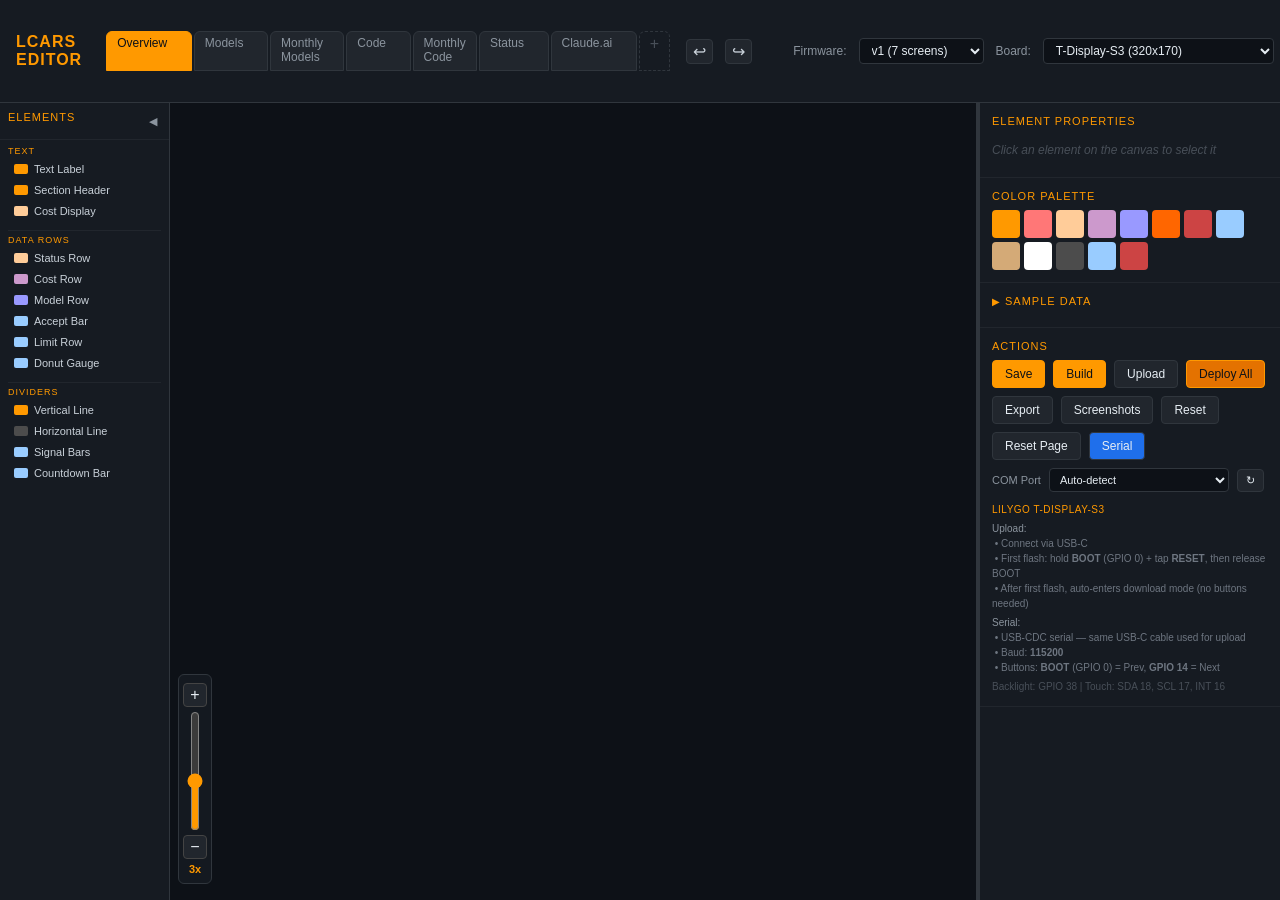
==== designer/index.html @ 69c5a551 "Add preview image for firmware version 1.8, page 8" ====
<!DOCTYPE html>
<html lang="en">
<head>
<meta charset="UTF-8">
<meta name="viewport" content="width=device-width, initial-scale=1.0">
<title>LCARS Dashboard Editor</title>
<style>
@font-face {
    font-family: 'Antonio';
    src: url('./Antonio.ttf') format('truetype');
    font-weight: normal;
    font-style: normal;
}

* { margin: 0; padding: 0; box-sizing: border-box; }

body {
    font-family: -apple-system, BlinkMacSystemFont, 'Segoe UI', Roboto, sans-serif;
    background: #0d1117;
    color: #e6edf3;
    height: 100vh;
    display: flex;
    flex-direction: column;
    overflow: hidden;
    user-select: none;
}

/* Top bar */
.topbar {
    display: flex;
    align-items: center;
    padding: 8px 16px;
    background: #161b22;
    border-bottom: 1px solid #30363d;
    gap: 8px;
    flex-shrink: 0;
}

.topbar h1 {
    font-size: 16px;
    color: #FF9900;
    font-family: 'Antonio', sans-serif;
    letter-spacing: 1px;
    margin-right: 16px;
}

/* Screen tabs */
.tabs {
    display: flex;
    gap: 2px;
}

.tab {
    padding: 4px 10px;
    background: #21262d;
    border: 1px solid #30363d;
    border-radius: 6px 6px 0 0;
    color: #8b949e;
    position: relative;
    cursor: pointer;
    font-size: 12px;
    font-weight: 500;
    transition: all 0.15s;
}

.tab:hover { background: #30363d; color: #e6edf3; }
.tab.active { background: #FF9900; color: #0d1117; border-color: #FF9900; }
.tab.drag-over { border-left: 3px solid #FF9900; }
.tab .tab-close {
    margin-left: 6px; opacity: 0; font-size: 13px; cursor: pointer; vertical-align: middle;
}
.tab:hover .tab-close { opacity: 0.6; }
.tab .tab-close:hover { opacity: 1; color: #f85149; }
.tab-add {
    padding: 4px 10px;
    background: #161b22;
    border: 1px dashed #30363d;
    border-radius: 6px 6px 0 0;
    color: #484f58;
    cursor: pointer;
    font-size: 16px;
    line-height: 1;
}
.tab-add:hover { background: #21262d; color: #8b949e; border-color: #484f58; }

.spacer { flex: 1; }

/* Controls */
.controls {
    display: flex;
    align-items: center;
    gap: 12px;
    font-size: 12px;
}

.controls label { color: #8b949e; }

.controls select, .controls input[type="number"] {
    background: #0d1117;
    border: 1px solid #30363d;
    color: #e6edf3;
    padding: 4px 8px;
    border-radius: 4px;
    font-size: 12px;
}

/* Main layout */
.main {
    display: flex;
    flex: 1;
    overflow: hidden;
}

/* Canvas area */
.canvas-area {
    flex: 1;
    overflow: scroll;
    scrollbar-width: none;       /* Firefox */
    -ms-overflow-style: none;    /* IE/Edge */
    position: relative;
    background: #0d1117;
    display: flex;
    flex-direction: column;
    align-items: center;
    padding: 60px 80px;
    opacity: 0;
    transition: opacity 0.3s ease;
}
.canvas-area.ready { opacity: 1; }
.canvas-area::-webkit-scrollbar { display: none; }
.canvas-area.panning { cursor: grabbing; }

.zoom-ruler {
    position: fixed;
    bottom: 16px;
    z-index: 100;
    display: flex;
    flex-direction: column;
    align-items: center;
    background: rgba(22, 27, 34, 0.9);
    border: 1px solid #30363d;
    border-radius: 6px;
    padding: 8px 4px;
    gap: 4px;
}
.zoom-ruler button {
    width: 24px; height: 24px;
    border: 1px solid #444;
    border-radius: 4px;
    background: #21262d;
    color: #e6edf3;
    font-size: 16px;
    cursor: pointer;
    display: flex; align-items: center; justify-content: center;
    padding: 0;
}
.zoom-ruler button:hover { background: #30363d; }
.zoom-ruler input[type="range"] {
    writing-mode: vertical-lr;
    direction: rtl;
    width: 24px;
    height: 120px;
    accent-color: #FF9900;
    cursor: pointer;
}
.zoom-ruler .zoom-label {
    color: #FF9900;
    font-size: 11px;
    font-weight: bold;
    user-select: none;
}

.canvas-wrap {
    position: relative;
    border: 2px solid #30363d;
    border-radius: 4px;
    overflow: visible;
    image-rendering: pixelated;
}
.cross-label {
    position: absolute;
    font: 11px monospace;
    color: #f90;
    pointer-events: none;
    display: none;
    white-space: nowrap;
}
.cross-label-x { top: -16px; }
.cross-label-y { left: -28px; }

canvas {
    display: block;
    image-rendering: pixelated;
}

.coord-status {
    margin-top: 8px;
    font-size: 12px;
    color: #8b949e;
    font-family: monospace;
    height: 18px;
}

/* Output overlay */
.output-overlay {
    position: absolute;
    bottom: 0;
    left: 0;
    right: 0;
    background: #161b22ee;
    backdrop-filter: blur(8px);
    border-top: 1px solid #30363d;
    z-index: 50;
    display: flex;
    flex-direction: column;
    height: 220px;
}
.output-overlay.collapsed { height: 32px !important; overflow: hidden; }
.output-resizer {
    position: absolute;
    top: -3px;
    left: 0;
    right: 0;
    height: 6px;
    cursor: ns-resize;
    z-index: 51;
}
.output-resizer:hover, .output-resizer.active {
    background: #FF9900;
}
.output-header {
    display: flex;
    align-items: center;
    justify-content: space-between;
    padding: 4px 12px;
    flex-shrink: 0;
}
.output-tab {
    background: none;
    border: 1px solid transparent;
    color: #8b949e;
    font-size: 11px;
    padding: 2px 10px;
    border-radius: 3px;
    cursor: pointer;
    text-transform: uppercase;
    letter-spacing: 0.5px;
}
.output-tab:hover { color: #e6edf3; }
.output-tab.active { color: #FF9900; border-color: #FF9900; }
.output-tab.active-serial { color: #58a6ff; border-color: #58a6ff; }
.output-log {
    flex: 1;
    background: #0d111799;
    margin: 0 8px 6px 8px;
    padding: 8px;
    border-radius: 4px;
    font-size: 11px;
    overflow-y: auto;
    color: #8b949e;
    font-family: Consolas, Monaco, monospace;
    white-space: pre-wrap;
    user-select: text;
    cursor: text;
}

/* Left toolbox panel */
.toolbox {
    width: 170px;
    background: #161b22;
    border-right: 1px solid #30363d;
    flex-shrink: 0;
    display: flex;
    flex-direction: column;
    overflow: hidden;
    transition: width 0.2s;
}
.toolbox.collapsed { width: 28px; }
.toolbox-header {
    display: flex;
    align-items: center;
    justify-content: space-between;
    padding: 8px 8px;
    border-bottom: 1px solid #21262d;
    flex-shrink: 0;
}
.toolbox.collapsed .toolbox-header span { display: none; }
.toolbox-toggle {
    background: none;
    border: none;
    color: #8b949e;
    cursor: pointer;
    font-size: 11px;
    padding: 2px 4px;
}
.toolbox.collapsed .toolbox-toggle { transform: rotate(180deg); }
.toolbox-body {
    overflow-y: auto;
    flex: 1;
    padding: 2px 0;
}
.toolbox.collapsed .toolbox-body { display: none; }
.toolbox-group { padding: 4px 8px; }
.toolbox-group-title {
    font-size: 9px;
    text-transform: uppercase;
    letter-spacing: 1px;
    color: #FF9900;
    margin-bottom: 3px;
    padding-top: 4px;
    border-top: 1px solid #21262d;
}
.toolbox-group:first-child .toolbox-group-title { border-top: none; padding-top: 0; }
.toolbox-item {
    display: flex;
    align-items: center;
    gap: 6px;
    padding: 4px 6px;
    margin: 1px 0;
    border-radius: 3px;
    cursor: grab;
    font-size: 11px;
    color: #c9d1d9;
}
.toolbox-item:hover { background: #21262d; }
.toolbox-item:active { cursor: grabbing; background: #30363d; }
.toolbox-item .item-icon {
    width: 14px;
    height: 10px;
    border-radius: 2px;
    flex-shrink: 0;
}

/* Panel resizer */
.panel-resizer {
    width: 4px;
    cursor: col-resize;
    background: #30363d;
    flex-shrink: 0;
    transition: background 0.15s;
}
.panel-resizer:hover, .panel-resizer.active {
    background: #FF9900;
}

/* Right panel */
.panel {
    width: 300px;
    background: #161b22;
    overflow-y: auto;
    flex-shrink: 0;
}

.panel-section {
    padding: 12px;
    border-bottom: 1px solid #21262d;
}

.panel-title {
    font-size: 11px;
    text-transform: uppercase;
    letter-spacing: 1px;
    color: #FF9900;
    margin-bottom: 8px;
}

/* Properties */
.prop-grid {
    display: grid;
    grid-template-columns: 60px 1fr;
    gap: 4px 8px;
    align-items: center;
}

.prop-grid label {
    font-size: 11px;
    color: #8b949e;
}

.prop-grid input, .prop-grid select {
    background: #0d1117;
    border: 1px solid #30363d;
    color: #e6edf3;
    padding: 3px 6px;
    border-radius: 3px;
    font-size: 12px;
    width: 100%;
}

.prop-grid input:focus, .prop-grid select:focus {
    border-color: #FF9900;
    outline: none;
}

.no-selection {
    color: #484f58;
    font-size: 12px;
    font-style: italic;
    padding: 8px 0;
}

/* Color palette */
.color-palette {
    display: flex;
    flex-wrap: wrap;
    gap: 4px;
}

.color-swatch {
    width: 28px;
    height: 28px;
    border-radius: 4px;
    cursor: pointer;
    border: 2px solid transparent;
    transition: border-color 0.15s;
}

.color-swatch:hover { border-color: #e6edf3; }
.color-swatch.active { border-color: #FF9900; }

/* Sample data */
.data-grid {
    display: grid;
    grid-template-columns: 100px 1fr;
    gap: 4px 8px;
    align-items: center;
}

.data-grid label {
    font-size: 11px;
    color: #8b949e;
}

.data-grid input {
    background: #0d1117;
    border: 1px solid #30363d;
    color: #e6edf3;
    padding: 3px 6px;
    border-radius: 3px;
    font-size: 12px;
    width: 100%;
}

.data-grid input:focus {
    border-color: #FF9900;
    outline: none;
}

/* Buttons */
.btn {
    padding: 6px 12px;
    background: #21262d;
    border: 1px solid #30363d;
    color: #e6edf3;
    border-radius: 4px;
    cursor: pointer;
    font-size: 12px;
    transition: all 0.15s;
}

.btn:hover { background: #30363d; }
.btn-primary { background: #FF9900; color: #0d1117; border-color: #FF9900; }
.btn-primary:hover { background: #ffad33; }

/* Export modal */
.modal-overlay {
    display: none;
    position: fixed;
    top: 0; left: 0; right: 0; bottom: 0;
    background: rgba(0,0,0,0.7);
    z-index: 100;
    align-items: center;
    justify-content: center;
}

.modal-overlay.visible { display: flex; }

.modal {
    background: #161b22;
    border: 1px solid #30363d;
    border-radius: 8px;
    padding: 20px;
    max-width: 700px;
    max-height: 80vh;
    overflow-y: auto;
    width: 90%;
}

.modal h2 {
    color: #FF9900;
    font-size: 16px;
    margin-bottom: 12px;
}

.modal pre {
    background: #0d1117;
    padding: 12px;
    border-radius: 4px;
    font-size: 11px;
    overflow-x: auto;
    white-space: pre;
    color: #e6edf3;
    font-family: 'Consolas', 'Monaco', monospace;
}

.modal .btn { margin-top: 12px; }

/* Inline text editor overlay */
.inline-edit {
    position: absolute;
    background: #0d1117;
    border: 2px solid #FF9900;
    color: #e6edf3;
    font-family: 'Antonio', sans-serif;
    padding: 0 2px;
    outline: none;
    z-index: 50;
    min-width: 40px;
}
</style>
</head>
<body>

<!-- Top bar with tabs and controls -->
<div class="topbar">
    <h1>LCARS EDITOR</h1>
    <div class="tabs" id="tabs"></div>
    <div class="spacer"></div>
    <div class="controls">
        <button id="btnUndo" onclick="undo()" disabled title="Undo (Ctrl+Z)" style="font-size:16px; padding:2px 6px; background:#21262d; border:1px solid #30363d; color:#c9d1d9; border-radius:4px; cursor:pointer;">&#x21A9;</button>
        <button id="btnRedo" onclick="redo()" disabled title="Redo (Ctrl+Y)" style="font-size:16px; padding:2px 6px; background:#21262d; border:1px solid #30363d; color:#c9d1d9; border-radius:4px; cursor:pointer;">&#x21AA;</button>
        <span style="margin-right:8px; border-right:1px solid #555; padding-right:8px;"></span>
        <label>Firmware:</label>
        <select id="firmwareSelect">
            <option value="v1">v1 (7 screens)</option>
            <option value="v2">v2 (lcars-esp32)</option>
        </select>
        <label>Board:</label>
        <select id="boardSelect">
            <option value="tdisplay">T-Display-S3 (320x170)</option>
            <option value="waveshare">Waveshare 1.47 (320x172)</option>
            <option value="c6amoled">ESP32-C6 AMOLED 1.8" (448x368)</option>
        </select>
        <label>Zoom:</label>
        <select id="zoomSelect">
            <option value="1">1x</option>
            <option value="2">2x</option>
            <option value="3" selected>3x</option>
            <option value="4">4x</option>
            <option value="5">5x</option>
            <option value="6">6x</option>
        </select>
        <span style="margin-left:12px; border-left:1px solid #555; padding-left:12px;">
            <label><input type="checkbox" id="chkGrid" onchange="showGrid=this.checked; render()"> Grid</label>
            <label><input type="checkbox" id="chkSnap" checked onchange="snapToGrid=this.checked"> Snap</label>
            <label><input type="checkbox" id="chkCross" onchange="showCrosshair=this.checked; render()"> Crosshair</label>
            <label>Size:</label>
            <select id="gridSizeSelect" onchange="gridSize=+this.value; render()">
                <option value="2">2px</option>
                <option value="4" selected>4px</option>
                <option value="8">8px</option>
                <option value="10">10px</option>
                <option value="16">16px</option>
            </select>
        </span>
    </div>
</div>

<!-- Main layout -->
<div class="main">
    <!-- Left toolbox panel -->
    <div class="toolbox" id="toolbox">
        <div class="toolbox-header">
            <span class="panel-title" style="font-size:11px;">ELEMENTS</span>
            <button class="toolbox-toggle" id="toolboxToggle" onclick="toggleToolbox()" title="Collapse">&#x25C0;</button>
        </div>
        <div class="toolbox-body" id="toolboxBody"></div>
    </div>

    <!-- Canvas area -->
    <div class="canvas-area">
        <div class="canvas-wrap" id="canvasWrap">
            <canvas id="display"></canvas>
            <div id="crossLabelX" class="cross-label cross-label-x"></div>
            <div id="crossLabelY" class="cross-label cross-label-y"></div>
        </div>
        <div class="coord-status" id="coordStatus">Move mouse over canvas</div>

        <!-- Output overlay (build + serial) -->
        <div id="outputOverlay" class="output-overlay" style="display:none;">
            <div class="output-resizer" id="outputResizer"></div>
            <div class="output-header">
                <div style="display: flex; align-items: center; gap: 8px;">
                    <button class="output-tab active" id="tabBuild" onclick="switchOutputTab('build')">Build</button>
                    <button class="output-tab" id="tabSerial" onclick="switchOutputTab('serial')">Serial</button>
                    <span id="serialStatusDot" style="display:none; width:6px; height:6px; border-radius:50%; background:#3fb950;"></span>
                    <span id="serialStatusLabel" style="font-size:10px; color:#8b949e;"></span>
                </div>
                <div style="display: flex; gap: 4px; align-items: center;">
                    <select id="serialPortSelect" style="display:none; min-width:0; max-width:160px; background:#0d1117; border:1px solid #30363d; color:#e6edf3; padding:2px 4px; border-radius:4px; font-size:11px; overflow:hidden; text-overflow:ellipsis;">
                        <option value="">Select port...</option>
                    </select>
                    <button class="btn" id="btnSerialRefresh" onclick="refreshSerialPorts()" style="display:none; padding:2px 6px; font-size:11px;" title="Refresh ports">&#x21bb;</button>
                    <button class="btn" id="btnSerialToggle" onclick="toggleSerial()" style="display:none; padding:2px 8px; font-size:11px;">Connect</button>
                    <button class="btn" onclick="copyOutputLog()" style="padding:2px 8px; font-size:11px;" title="Copy log to clipboard">Copy</button>
                    <button class="btn" onclick="clearOutputLog()" style="padding:2px 8px; font-size:11px;">Clear</button>
                    <button class="btn" id="btnOutputExpand" onclick="toggleOutputExpand()" style="padding:2px 8px; font-size:11px;" title="Expand/Collapse">&#x2913;</button>
                    <button class="btn" onclick="closeOutput()" style="padding:2px 8px; font-size:11px;">&#x2715;</button>
                </div>
            </div>
            <pre id="buildLog" class="output-log"></pre>
            <pre id="serialLog" class="output-log" style="display:none;"></pre>
        </div>
    </div>

    <!-- Panel resizer -->
    <div class="panel-resizer" id="panelResizer"></div>

    <!-- Right panel -->
    <div class="panel" id="rightPanel">
        <!-- Properties -->
        <div class="panel-section">
            <div class="panel-title">Element Properties</div>
            <div id="propsContent">
                <div class="no-selection">Click an element on the canvas to select it</div>
            </div>
        </div>

        <!-- Color palette -->
        <div class="panel-section">
            <div class="panel-title">Color Palette</div>
            <div class="color-palette" id="colorPalette"></div>
        </div>

        <!-- Sample data -->
        <div class="panel-section">
            <div class="panel-title" style="cursor:pointer; user-select:none;" onclick="toggleSampleData()">
                <span id="sampleDataArrow" style="display:inline-block; transition:transform 0.2s; font-size:10px; margin-right:4px;">&#x25B6;</span>Sample Data
            </div>
            <div class="data-grid" id="dataPanel" style="display:none;"></div>
        </div>

        <!-- Actions -->
        <div class="panel-section">
            <div class="panel-title">Actions</div>
            <div style="display: flex; gap: 8px; flex-wrap: wrap; align-items: center;">
                <button class="btn btn-primary" id="btnSave" onclick="saveLayout()">Save</button>
                <button class="btn btn-primary" id="btnBuild" onclick="buildFirmware()">Build</button>
                <button class="btn" id="btnUpload" onclick="uploadFirmware()">Upload</button>
                <button class="btn btn-primary" id="btnDeploy" onclick="deployFirmware()" style="background:#e47200;">Deploy All</button>
                <button class="btn" onclick="exportCoordinates()">Export</button>
                <button class="btn" onclick="captureScreenshots()">Screenshots</button>
                <button class="btn" onclick="resetPositions()">Reset</button>
                <button class="btn" onclick="resetCurrentPage()" title="Reset current page to defaults">Reset Page</button>
                <button class="btn" onclick="openSerial()" style="background:#1f6feb;">Serial</button>
            </div>
            <div style="display: flex; gap: 8px; align-items: center; margin-top: 8px;">
                <label style="font-size: 11px; color: #8b949e; white-space: nowrap;">COM Port</label>
                <select id="comPortSelect" style="flex: 1; min-width: 0; max-width: 180px; background: #0d1117; border: 1px solid #30363d; color: #e6edf3; padding: 4px 6px; border-radius: 4px; font-size: 11px; overflow: hidden; text-overflow: ellipsis;">
                    <option value="">Auto-detect</option>
                </select>
                <button class="btn" onclick="refreshComPorts()" style="padding: 4px 8px; font-size: 11px;" title="Refresh COM ports">&#x21bb;</button>
            </div>
            <div id="deviceHelp" style="margin-top: 10px; font-size: 10px; color: #6e7681; line-height: 1.5; display: none;"></div>
        </div>

    </div>
</div>


<!-- Export modal -->
<div class="modal-overlay" id="exportModal">
    <div class="modal">
        <h2>Element Coordinates</h2>
        <pre id="exportContent"></pre>
        <div style="display: flex; gap: 8px;">
            <button class="btn btn-primary" onclick="copyExport()">Copy to Clipboard</button>
            <button class="btn" onclick="closeExportModal()">Close</button>
        </div>
    </div>
</div>

<script>
// ============================================================
// LCARS Constants (from colors.h and ui_widgets.h)
// ============================================================
const COLORS = {
    CLR_BG:          '#000000',
    CLR_AMBER:       '#FF9900',
    CLR_SALMON:      '#FF7777',
    CLR_PEACH:       '#FFCC99',
    CLR_LAVENDER:    '#CC99CC',
    CLR_BLUE:        '#9999FF',
    CLR_ORANGE:      '#FF6600',
    CLR_RED:         '#CC4444',
    CLR_SKY:         '#99CCFF',
    CLR_TAN:         '#D4AA77',
    CLR_TEXT_BRIGHT: '#FFFFFF',
    CLR_TEXT_DIM:    '#4C4C4C',
    CLR_BAR_BG:     '#1A1A1A',
    CLR_STATUS_OK:   '#99CCFF',
    CLR_STATUS_ERR:  '#CC4444'
};

const BOARDS = {
    tdisplay:  { name: 'T-Display-S3', w: 320, h: 170 },
    waveshare: { name: 'Waveshare 1.47', w: 320, h: 172 },
    c6amoled:  { name: 'ESP32-C6 AMOLED 1.8"', w: 448, h: 368 }
};

let SCR_W = 320, SCR_H = 170;
let activeFirmware = 'v1';  // 'v1' or 'v2'
const SIDEBAR_W = 34;
let ELBOW_R = 14, TOPBAR_H = 18, BOTBAR_H = 16, BAR_GAP = 3;
let CONTENT_X, CONTENT_Y, CONTENT_W, CONTENT_H;

// Frame constants per firmware version
const FRAME_PARAMS = {
    v1: { elbowR: 14, contentPadX: 4, contentPadY: 12, contentPadBottom: 4 },
    v2: { elbowR: 16, contentPadX: 4, contentPadY: 4,  contentPadBottom: 6 }
};

function recalcLayout() {
    const fp = FRAME_PARAMS[activeFirmware];
    ELBOW_R = fp.elbowR;
    CONTENT_X = SIDEBAR_W + ELBOW_R + fp.contentPadX;
    CONTENT_Y = TOPBAR_H + fp.contentPadY;
    CONTENT_W = SCR_W - CONTENT_X - 2;
    CONTENT_H = SCR_H - TOPBAR_H - BOTBAR_H - fp.contentPadBottom;
}
recalcLayout();

// Font sizes
// Font pixel sizes (must match Antonio.ttf VLW fontSize used by TFT_eSPI)
const FONTS = { builtin: 8, sm: 12, '14': 14, '16': 16, md: 18, '20': 20, '22': 22, '24': 24, '26': 26, lg: 28, xl: 36 };
// TFT_eSPI yAdvance (maxAscent + maxDescent) — actual rendered cell height on device
const FONT_HEIGHT = { builtin: 8, sm: 15, '14': 17, '16': 19, md: 22, '20': 24, '22': 26, '24': 29, '26': 31, lg: 33, xl: 43 };

// VLW font atlas (loaded from font_atlas.json for pixel-perfect rendering)
let fontAtlas = null;  // { "12": { maxAscent, maxDescent, yAdvance, glyphs: { "A": { w, h, xAdv, dY, dX, bmp } } } }

// Line heights
const H_SM = 16, H_MD = 24, H_LG = 34, H_XL = 44, H_TOK = 25;

// ============================================================
// State
// ============================================================
let currentScreen = 0;
let zoom = 3;
let selectedIdx = -1;
let dragging = false;
let dragOffsetX = 0, dragOffsetY = 0;
let resizing = null; // null or { handle: 'start'|'end', axis: 'x'|'y' }
let fontLoaded = false;
let showGrid = false;
let snapToGrid = true;
let gridSize = 4;
let showCrosshair = false;
let mouseLogicalX = -1, mouseLogicalY = -1;

// Undo / Redo
let undoStack = [];
let redoStack = [];
const MAX_UNDO = 50;

function cloneElements(arr) {
    return arr.map(screen => screen.map(el => {
        const copy = {};
        for (const k of Object.keys(el)) {
            if (k !== '_bbox') copy[k] = typeof el[k] === 'object' && el[k] !== null ? JSON.parse(JSON.stringify(el[k])) : el[k];
        }
        return copy;
    }));
}

function snapshotState() {
    return JSON.stringify({
        screen: cloneElements(screenElements),
        custom: cloneElements(customElements),
        deleted: [...deletedElementIds],
        names: [...SCREEN_NAMES],
        titles: [...SCREEN_TITLES]
    });
}

function pushUndo() {
    undoStack.push(snapshotState());
    if (undoStack.length > MAX_UNDO) undoStack.shift();
    redoStack = [];
    updateUndoButtons();
}

function restoreSnapshot(json) {
    const data = JSON.parse(json);
    // Support new format {screen, custom} and old format (plain array)
    const screenData = data.screen || data;
    const customData = data.custom;

    // Restore deleted element IDs
    deletedElementIds = new Set(data.deleted || []);

    if (Array.isArray(screenData)) {
        screenData.forEach((screen, si) => {
            if (!screenElements[si]) return;
            // Match length — restore positions of generated elements
            screen.forEach((saved, ei) => {
                if (!screenElements[si][ei]) return;
                for (const k of Object.keys(saved)) {
                    screenElements[si][ei][k] = saved[k];
                }
            });
        });
    }

    if (customData) {
        customData.forEach((screen, si) => {
            customElements[si] = screen;
        });
    }

    // Restore screen names/titles if present (for undo of add/delete/reorder)
    if (data.names && data.titles) {
        SCREEN_NAMES = data.names;
        SCREEN_TITLES = data.titles;
        // Resize arrays to match
        screenElements.length = SCREEN_NAMES.length;
        customElements.length = SCREEN_NAMES.length;
        if (currentScreen >= SCREEN_NAMES.length) currentScreen = SCREEN_NAMES.length - 1;
        buildTabs();
    }
}

function undo() {
    if (undoStack.length === 0) return;
    redoStack.push(snapshotState());
    restoreSnapshot(undoStack.pop());
    render();
    updatePropsPanel();
    updateUndoButtons();
}

function redo() {
    if (redoStack.length === 0) return;
    undoStack.push(snapshotState());
    restoreSnapshot(redoStack.pop());
    render();
    updatePropsPanel();
    updateUndoButtons();
}

function updateUndoButtons() {
    const btnU = document.getElementById('btnUndo');
    const btnR = document.getElementById('btnRedo');
    if (btnU) btnU.disabled = undoStack.length === 0;
    if (btnR) btnR.disabled = redoStack.length === 0;
}

// Sample data (editable)
const sampleData = {
    todayCost: 0.00,
    monthCost: 51.27,
    inputTokens: 125000,
    outputTokens: 45200,
    cachedTokens: 89100,
    writeTokens: 12500,
    model1Name: 'opus-4', model1In: 250000, model1Out: 80000,
    model2Name: 'sonnet-4', model2In: 180000, model2Out: 60000,
    model3Name: 'haiku-3.5', model3In: 50000, model3Out: 20000,
    sessions: 12,
    linesAdded: 340,
    linesRemoved: 120,
    commits: 8,
    pullReqs: 3,
    estCost: 4.52,
    editAccepted: 85, editRejected: 15,
    writeAccepted: 70, writeRejected: 30,
    userEmail: 'user@exam...',
    userCost: 4.52,
    wifiStatus: 'CONNECTED',
    ipAddress: '192.168.1.36',
    signalDbm: -58,
    apiStatus: 'OK',
    fetchedAgo: '2m ago',
    heapKB: 201,
    psramKB: 8068,
    uptimeH: 0, uptimeM: 8,
    fwVersion: 'LCARS v2.0',
    countdown: 285,
    // Claude.ai subscription sample data
    cai5hPct: 58, cai5hResetMins: 142,     // 2h 22m until reset
    cai7dPct: 45, cai7dResetMins: 10080,   // 7d 0h until reset
    caiOpusPct: 63, caiOpusReset: 'Dec 28 3AM',
    caiSonnetPct: 38, caiSonnetReset: 'Dec 28 8PM',
    caiExtraUsed: 33, caiExtraLimit: 50
};

// ============================================================
// Screen Definitions
// ============================================================
// Per-firmware screen definitions
const FW_SCREENS = {
    v1: {
        names: ['Overview', 'Models', 'Monthly Models', 'Code', 'Monthly Code', 'Status', 'Claude.ai'],
        titles: ['USAGE OVERVIEW', 'TODAY MODEL ANALYSIS', 'MONTHLY MODELS', 'TODAY CODE ANALYTICS', 'MONTHLY CODE', 'SYSTEM STATUS', 'CLAUDE.AI USAGE'],
        builders: {
            'Overview':        (CX, CY, CW, CH) => buildOverview(CX, CY, CW, CH),
            'Models':          (CX, CY, CW, CH) => buildModels(CX, CY, CW, CH, false),
            'Monthly Models':  (CX, CY, CW, CH) => buildModels(CX, CY, CW, CH, true),
            'Code':            (CX, CY, CW, CH) => buildCode(CX, CY, CW, CH, false),
            'Monthly Code':    (CX, CY, CW, CH) => buildCode(CX, CY, CW, CH, true),
            'Status':          (CX, CY, CW, CH) => buildStatus(CX, CY, CW, CH),
            'Claude.ai':       (CX, CY, CW, CH) => buildClaudeAi(CX, CY, CW, CH),
        }
    },
    v2: {
        names: ['Claude.ai', 'Status', 'Setup'],
        titles: ['CLAUDE.AI USAGE', 'SYSTEM STATUS', ''],
        builders: {
            'Claude.ai':  (CX, CY, CW, CH) => buildClaudeAiV2(CX, CY, CW, CH),
            'Status':     (CX, CY, CW, CH) => buildStatusV2(CX, CY, CW, CH),
            'Setup':      (CX, CY, CW, CH) => buildSetupV2(CX, CY, CW, CH),
        }
    }
};

let SCREEN_NAMES = [...FW_SCREENS.v1.names];
let SCREEN_TITLES = [...FW_SCREENS.v1.titles];
let SCREEN_BUILDERS = FW_SCREENS.v1.builders;

// Screen title position (in the top bar)
let TITLE_X = SIDEBAR_W + ELBOW_R + 4;
const TITLE_Y = 1;

function makeScreenTitle(title, idx) {
    return { type: 'screenTitle', x: TITLE_X, y: TITLE_Y, text: title, font: 'md', color: 'CLR_AMBER', datum: 'ML', id: `screen_title_${idx}` };
}

// Frame chrome elements (appear on every screen, draggable/editable)
function buildFrameElements() {
    const BH = BOTBAR_H, SW = SIDEBAR_W, R = ELBOW_R, TH = TOPBAR_H;
    const barY = 1, barH = TH - 2;
    const bbarX = SW + R + 4;
    const bbarY = SCR_H - BH + 1;
    const bbarH = BH - 2;
    const sigX = SCR_W - 120 - 4;

    return [
        // Top bar right: "CLAUDE.AI" branding on the peach pill-bar
        { type: 'claudeText', x: SCR_W - 6, y: barY + Math.floor(barH / 2) - 1, text: 'CLAUDE.AI', color: 'CLR_BG', font: '14', id: 'frame_claude' },
        // Bottom bar
        { type: 'pageChip', x: bbarX, y: bbarY, w: 28, h: bbarH, color: 'CLR_PEACH', id: 'frame_page' },
        { type: 'signalLabel', x: sigX - 24, y: bbarY + Math.floor(bbarH / 2), text: 'SIGNAL', color: 'CLR_TEXT_DIM', font: 'builtin', id: 'frame_signal_text' },
        { type: 'frameSignalBars', x: sigX - 20, y: bbarY + 1, id: 'frame_signal_bars' },
        { type: 'countdownPill', x: SCR_W - 120, y: bbarY, w: 120, h: bbarH, color: 'CLR_AMBER', id: 'frame_countdown' },
    ];
}

// Build screen elements dynamically from sample data
function buildScreenElements() {
    const CX = CONTENT_X, CY = CONTENT_Y, CW = CONTENT_W, CH = CONTENT_H;
    const screens = [];
    // Frame chrome (CLAUDE text, signal bars, countdown, page chip)
    // v1: always shown. v2: shown on Claude.ai screen (screen draws chrome on bars)
    const frame = buildFrameElements();

    for (let i = 0; i < SCREEN_NAMES.length; i++) {
        const builder = SCREEN_BUILDERS[SCREEN_NAMES[i]];
        const content = builder ? builder(CX, CY, CW, CH) : [];
        const title = SCREEN_TITLES[i] ? makeScreenTitle(SCREEN_TITLES[i], i) : null;
        const els = title ? [title, ...content] : [...content];
        // v2 Setup screen has no frame (wantsFrame=false)
        const isFrameless = activeFirmware === 'v2' && SCREEN_NAMES[i] === 'Setup';
        if (!isFrameless) {
            els.push(...frame.map(e => ({...e})));
        }
        screens.push(els);
    }

    return screens;
}

function buildOverview(CX, CY, CW, CH) {
    const d = sampleData;
    const elements = [];
    let y = CY - 4;

    // Left: Cost
    elements.push({ type: 'text', x: CX, y, text: 'TODAY', font: 'sm', color: 'CLR_AMBER', datum: 'TL', id: 'lbl_today' });
    y += H_SM - 4;
    elements.push({ type: 'cost', x: CX, y, value: d.todayCost, font: 'xl', color: 'CLR_PEACH', id: 'cost_today' });
    y += H_XL + 6;
    elements.push({ type: 'text', x: CX, y, text: 'THIS MONTH', font: 'sm', color: 'CLR_AMBER', datum: 'TL', id: 'lbl_month' });
    y += H_SM;
    elements.push({ type: 'cost', x: CX, y, value: d.monthCost, font: 'lg', color: 'CLR_SKY', id: 'cost_month' });

    // Divider
    const divX = CX + Math.floor(CW / 2) - 4;
    elements.push({ type: 'vline', x: divX, y: CY, h: CH, color: 'CLR_AMBER', id: 'div_main' });

    // Right: Cost breakdown bars
    const tokX = divX + 8;
    const tokW = CW - (tokX - CX) - 2;
    y = CY - 4;
    elements.push({ type: 'text', x: tokX, y, text: 'COST BREAKDOWN', font: 'sm', color: 'CLR_AMBER', datum: 'TL', id: 'lbl_breakdown' });
    y += H_SM + 2;

    const models = [
        { name: d.model1Name, cost: d.estCost * 0.6, color: 'CLR_AMBER' },
        { name: d.model2Name, cost: d.estCost * 0.3, color: 'CLR_LAVENDER' },
        { name: d.model3Name, cost: d.estCost * 0.1, color: 'CLR_BLUE' }
    ];
    const maxCost = Math.max(...models.map(m => m.cost), 0.01);

    models.forEach((m, i) => {
        elements.push({ type: 'costRow', x: tokX, y, w: tokW, name: m.name, cost: m.cost, maxCost, color: m.color, id: `cost_model_${i}` });
        y += H_TOK;
    });

    return elements;
}

function buildModels(CX, CY, CW, CH, monthly) {
    const d = sampleData;
    const elements = [];
    const prefix = monthly ? 'mm_' : 'tm_';
    const multiplier = monthly ? 15 : 1;

    const models = [
        { name: d.model1Name, inp: d.model1In * multiplier, out: d.model1Out * multiplier, color: 'CLR_AMBER' },
        { name: d.model2Name, inp: d.model2In * multiplier, out: d.model2Out * multiplier, color: 'CLR_LAVENDER' },
        { name: d.model3Name, inp: d.model3In * multiplier, out: d.model3Out * multiplier, color: 'CLR_BLUE' }
    ];
    const maxTotal = Math.max(...models.map(m => m.inp + m.out));

    let y = CY - 4;
    models.forEach((m, i) => {
        elements.push({ type: 'modelRow', x: CX, y, w: CW, model: m, maxTotal, id: `${prefix}model_${i}` });
        y += H_SM + 8;
    });

    return elements;
}

function buildCode(CX, CY, CW, CH, monthly) {
    const d = sampleData;
    const elements = [];
    const prefix = monthly ? 'mc_' : 'tc_';
    const mult = monthly ? 4 : 1;

    const leftX = CX;
    const leftW = Math.floor(CW / 2) - 8;
    let y = CY - 4;

    // Sessions
    elements.push({ type: 'sectionHeader', x: leftX, y, text: 'SESSIONS', color: 'CLR_AMBER', id: `${prefix}sec_sessions` });
    elements.push({ type: 'text', x: leftX + leftW, y, text: String(d.sessions * mult), font: 'md', color: 'CLR_TEXT_BRIGHT', datum: 'TR', id: `${prefix}val_sessions` });
    y += H_MD;

    // Lines
    elements.push({ type: 'sectionHeader', x: leftX, y, text: 'LINES', color: 'CLR_AMBER', id: `${prefix}sec_lines` });
    y += H_SM;
    elements.push({ type: 'text', x: leftX + leftW, y, text: `+${d.linesAdded * mult} / -${d.linesRemoved * mult}`, font: 'sm', color: 'CLR_SKY', datum: 'TR', id: `${prefix}val_lines` });
    y += H_SM + 2;

    // Commits
    elements.push({ type: 'statusRow', x: leftX, y, w: leftW, label: 'COMMITS', value: String(d.commits * mult), color: 'CLR_PEACH', id: `${prefix}row_commits` });
    y += H_SM + 2;

    // PRs
    elements.push({ type: 'statusRow', x: leftX, y, w: leftW, label: 'PULL REQS', value: String(d.pullReqs * mult), color: 'CLR_PEACH', id: `${prefix}row_prs` });
    y += H_SM + 2;

    // Cost
    elements.push({ type: 'text', x: leftX, y, text: 'EST. COST', font: 'sm', color: 'CLR_AMBER', datum: 'TL', id: `${prefix}lbl_cost` });
    elements.push({ type: 'text', x: leftX + leftW, y, text: `$${(d.estCost * mult).toFixed(2)}`, font: 'sm', color: 'CLR_SKY', datum: 'TR', id: `${prefix}val_cost` });

    // Divider
    const divX = CX + Math.floor(CW / 2) - 2;
    elements.push({ type: 'vline', x: divX, y: CY, h: CH, color: 'CLR_AMBER', id: `${prefix}div` });

    // Right column
    const rightX = divX + 6;
    const rightW = CW - (rightX - CX) - 2;
    let ry = CY - 4;

    elements.push({ type: 'sectionHeader', x: rightX, y: ry, text: 'TOOL ACCEPTANCE', color: 'CLR_AMBER', id: `${prefix}sec_accept` });
    ry += H_SM + 2;

    elements.push({ type: 'acceptBar', x: rightX, y: ry, w: rightW, label: 'EDIT', accepted: d.editAccepted, rejected: d.editRejected, color: 'CLR_SKY', id: `${prefix}bar_edit` });
    ry += H_SM + 2;

    elements.push({ type: 'acceptBar', x: rightX, y: ry, w: rightW, label: 'WRITE', accepted: d.writeAccepted, rejected: d.writeRejected, color: 'CLR_LAVENDER', id: `${prefix}bar_write` });
    ry += H_SM + 4;

    elements.push({ type: 'hline', x: rightX, y: ry, w: rightW, color: 'CLR_TEXT_DIM', id: `${prefix}hline` });
    ry += 16;

    elements.push({ type: 'sectionHeader', x: rightX, y: ry, text: 'USERS', color: 'CLR_AMBER', id: `${prefix}sec_users` });
    ry += H_SM + 2;

    elements.push({ type: 'statusRow', x: rightX, y: ry, w: rightW, label: d.userEmail, value: `$${(d.userCost * mult).toFixed(2)}`, color: 'CLR_PEACH', id: `${prefix}row_user` });

    return elements;
}

function buildStatus(CX, CY, CW, CH) {
    const d = sampleData;
    const elements = [];

    const leftX = CX;
    const leftW = Math.floor(CW / 2) - 8;
    let y = CY - 4;

    // Network section
    elements.push({ type: 'sectionHeader', x: leftX, y, text: 'NETWORK', color: 'CLR_AMBER', id: 'st_sec_net' });
    y += H_SM;
    elements.push({ type: 'statusRow', x: leftX, y, w: leftW, label: 'WiFi', value: d.wifiStatus, color: d.wifiStatus === 'CONNECTED' ? 'CLR_STATUS_OK' : 'CLR_STATUS_ERR', id: 'st_wifi' });
    y += H_SM;
    elements.push({ type: 'statusRow', x: leftX, y, w: leftW, label: 'IP', value: d.ipAddress, color: 'CLR_PEACH', id: 'st_ip' });
    y += H_SM;
    elements.push({ type: 'statusRow', x: leftX, y, w: leftW - 22, label: 'Signal', value: `${d.signalDbm} dBm`, color: 'CLR_PEACH', id: 'st_signal' });
    elements.push({ type: 'signalBars', x: leftX + leftW - 18, y: y + 1, rssi: d.signalDbm, id: 'st_bars' });
    y += H_SM + 6;

    // API section
    elements.push({ type: 'sectionHeader', x: leftX, y, text: 'API', color: 'CLR_LAVENDER', id: 'st_sec_api' });
    y += H_SM;
    const apiClr = d.apiStatus === 'OK' ? 'CLR_STATUS_OK' : 'CLR_STATUS_ERR';
    elements.push({ type: 'statusRow', x: leftX, y, w: leftW, label: 'Status', value: d.apiStatus, color: apiClr, id: 'st_api' });
    y += H_SM;
    elements.push({ type: 'statusRow', x: leftX, y, w: leftW, label: 'Fetched', value: d.fetchedAgo, color: 'CLR_PEACH', id: 'st_fetched' });

    // Divider
    const divX = CX + Math.floor(CW / 2) - 2;
    elements.push({ type: 'vline', x: divX, y: CY, h: CH, color: 'CLR_AMBER', id: 'st_div' });

    // Right column
    const rightX = divX + 6;
    const rightW = CW - (rightX - CX) - 2;
    let ry = CY - 4;

    elements.push({ type: 'sectionHeader', x: rightX, y: ry, text: 'SYSTEM', color: 'CLR_BLUE', id: 'st_sec_sys' });
    ry += H_SM;
    elements.push({ type: 'statusRow', x: rightX, y: ry, w: rightW, label: 'Heap', value: `${d.heapKB} KB`, color: 'CLR_PEACH', id: 'st_heap' });
    ry += H_SM;
    elements.push({ type: 'statusRow', x: rightX, y: ry, w: rightW, label: 'PSRAM', value: `${d.psramKB} KB`, color: 'CLR_PEACH', id: 'st_psram' });
    ry += H_SM;
    elements.push({ type: 'statusRow', x: rightX, y: ry, w: rightW, label: 'Uptime', value: `${d.uptimeH}h ${d.uptimeM}m`, color: 'CLR_PEACH', id: 'st_uptime' });
    ry += H_SM + 6;

    elements.push({ type: 'sectionHeader', x: rightX, y: ry, text: 'FIRMWARE', color: 'CLR_SALMON', id: 'st_sec_fw' });
    ry += H_SM;
    elements.push({ type: 'text', x: rightX, y: ry, text: d.fwVersion, font: 'sm', color: 'CLR_TEXT_DIM', datum: 'TL', id: 'st_fw_ver' });
    ry += H_SM;

    const boardName = document.getElementById('boardSelect').value === 'waveshare' ? 'Waveshare 1.47' : 'T-Display-S3';
    elements.push({ type: 'text', x: rightX, y: ry, text: boardName, font: 'sm', color: 'CLR_TEXT_DIM', datum: 'TL', id: 'st_board' });

    return elements;
}

function formatCountdown(mins) {
    if (mins <= 0) return '0:00';
    const d = Math.floor(mins / 1440);
    const h = Math.floor((mins % 1440) / 60);
    const m = mins % 60;
    if (d > 0) return `${d}d ${h}h${m}m`;
    if (h > 0) return `${h}:${String(m).padStart(2,'0')}:00`;
    return `${m}:00`;
}

function buildClaudeAi(CX, CY, CW, CH) {
    const d = sampleData;
    const elements = [];

    const gaugeR = 38;
    const leftCx = CX + gaugeR + 4;
    const rightCx = CX + CW - gaugeR - 4;
    const gaugeCy = CY + gaugeR - 4;
    const barW = 6;
    const barGap = 4;

    // Donut gauges (arc + center percentage only)
    elements.push({ type: 'donutGauge', x: leftCx, y: gaugeCy, r: gaugeR, thickness: 7, pct: d.cai5hPct, color: 'CLR_SKY', pctFont: 'md', pctColor: 'CLR_TEXT_BRIGHT', id: 'cai_5h' });
    elements.push({ type: 'donutGauge', x: rightCx, y: gaugeCy, r: gaugeR, thickness: 7, pct: d.cai7dPct, color: 'CLR_LAVENDER', pctFont: 'md', pctColor: 'CLR_TEXT_BRIGHT', id: 'cai_7d' });

    // Countdown labels (separate text elements below each donut)
    elements.push({ type: 'text', x: leftCx, y: gaugeCy + gaugeR + 4, text: formatCountdown(d.cai5hResetMins), font: 'sm', color: 'CLR_SKY', datum: 'TC', id: 'cai_5h_label' });
    elements.push({ type: 'text', x: rightCx, y: gaugeCy + gaugeR + 4, text: formatCountdown(d.cai7dResetMins), font: 'sm', color: 'CLR_LAVENDER', datum: 'TC', id: 'cai_7d_label' });

    // Countdown bars (vertical, to the right of each donut)
    const barH = gaugeR * 2;
    elements.push({ type: 'countdownBar', x: leftCx + gaugeR + barGap, y: gaugeCy - gaugeR, w: barW, h: barH, pct: Math.min(1, d.cai5hResetMins / 300), color: 'CLR_SKY', id: 'cai_5h_cd' });
    elements.push({ type: 'countdownBar', x: rightCx + gaugeR + barGap, y: gaugeCy - gaugeR, w: barW, h: barH, pct: Math.min(1, d.cai7dResetMins / 10080), color: 'CLR_LAVENDER', id: 'cai_7d_cd' });

    // Bars below donuts
    let barY = gaugeCy + gaugeR + 20;
    elements.push({ type: 'limitRow', x: CX, y: barY, w: CW, label: 'OPUS', pct: d.caiOpusPct, reset: '', color: 'CLR_AMBER', id: 'cai_opus' });
    barY += 22;
    elements.push({ type: 'limitRow', x: CX, y: barY, w: CW, label: 'SONNET', pct: d.caiSonnetPct, reset: '', color: 'CLR_BLUE', id: 'cai_sonnet' });
    barY += 22;
    elements.push({ type: 'limitRow', x: CX, y: barY, w: CW, label: `EXTRA $${d.caiExtraUsed}/$${d.caiExtraLimit}`, pct: d.caiExtraLimit > 0 ? Math.round(d.caiExtraUsed / d.caiExtraLimit * 100) : 0, reset: '', color: 'CLR_SALMON', id: 'cai_extra' });

    return elements;
}

// ============================================================
// V2 Screen Builders (match firmware-v2 onDraw() layout)
// ============================================================
function buildClaudeAiV2(CX, CY, CW, CH) {
    const d = sampleData;
    const elements = [];

    // Matches claudeai_screen.cpp::onDraw() — v1-style layout
    // Uses absolute coordinates matching firmware constants
    const gaugeR = 38;
    const thickness = 7;
    const clockY = CY + 2;          // Top of countdown clocks
    const gaugeCY = CY + 78;        // Gauge center Y (clock_h=28 + gap=12 + gaugeR=38)
    const barH = 120;               // Height of vertical bars and divider

    // ── LEFT: 5-hour ─────────────────────────
    const lCx = CX + gaugeR + 4;    // = ~96
    const pct5h = d.cai5hPct / 100;
    const color5h = pct5h > 0.8 ? 'CLR_RED' : pct5h > 0.5 ? 'CLR_AMBER' : 'CLR_SKY';

    // Countdown clock above gauge
    elements.push({ type: 'text', x: lCx, y: clockY, text: formatCountdown(d.cai5hResetMins), font: 'lg', color: 'CLR_TEXT_BRIGHT', datum: 'TC', id: 'v2_5h_clock' });

    // Donut gauge
    elements.push({ type: 'donutGauge', x: lCx, y: gaugeCY, r: gaugeR, thickness: thickness, pct: d.cai5hPct, color: color5h, pctFont: 'md', pctColor: 'CLR_TEXT_BRIGHT', id: 'v2_cai_5h' });

    // Vertical countdown bar (right of gauge)
    const lBarX = lCx + gaugeR + 6;  // = ~144
    const cdPct5h = Math.min(1, d.cai5hResetMins / 300);
    elements.push({ type: 'countdownBar', x: lBarX, y: clockY, w: 10, h: barH, pct: cdPct5h, color: color5h, id: 'v2_5h_bar' });

    // ── Vertical divider ─────────────────────
    const divX = CX + Math.floor(CW / 2) - 1;
    elements.push({ type: 'vline', x: divX, y: clockY, h: barH, color: 'CLR_AMBER', id: 'v2_div' });

    // ── RIGHT: 7-day ─────────────────────────
    const halfW = Math.floor(CW / 2);
    const rCx = CX + halfW + gaugeR + 4;  // = ~244
    const pct7d = d.cai7dPct / 100;
    const color7d = pct7d > 0.8 ? 'CLR_RED' : pct7d > 0.5 ? 'CLR_AMBER' : 'CLR_LAVENDER';

    // Countdown clock
    elements.push({ type: 'text', x: rCx, y: clockY, text: formatCountdown(d.cai7dResetMins), font: 'lg', color: 'CLR_PEACH', datum: 'TC', id: 'v2_7d_clock' });

    // Donut gauge
    elements.push({ type: 'donutGauge', x: rCx, y: gaugeCY, r: gaugeR, thickness: thickness, pct: d.cai7dPct, color: color7d, pctFont: 'md', pctColor: 'CLR_TEXT_BRIGHT', id: 'v2_cai_7d' });

    // Vertical countdown bar
    const rBarX = rCx + gaugeR + 6;  // = ~292
    const cdPct7d = Math.min(1, d.cai7dResetMins / 10080);
    elements.push({ type: 'countdownBar', x: rBarX, y: clockY, w: 10, h: barH, pct: cdPct7d, color: color7d, id: 'v2_7d_bar' });

    return elements;
}

function buildStatusV2(CX, CY, CW, CH) {
    const d = sampleData;
    const elements = [];
    let y = CY;

    // Status rows (y += 15 each, matching status_screen.cpp)
    elements.push({ type: 'statusRow', x: CX, y: y, w: CW, label: 'WIFI', value: 'CONNECTED', color: 'CLR_STATUS_OK', valueColor: 'CLR_TEXT_DIM', id: 'v2_st_wifi' });
    y += 15;
    elements.push({ type: 'statusRow', x: CX, y: y, w: CW, label: 'SIGNAL', value: '-42 DBM', color: 'CLR_STATUS_OK', valueColor: 'CLR_TEXT_DIM', id: 'v2_st_rssi' });
    y += 15;
    elements.push({ type: 'statusRow', x: CX, y: y, w: CW, label: 'IP', value: '192.168.1.42', color: 'CLR_AMBER', valueColor: 'CLR_TEXT_DIM', id: 'v2_st_ip' });
    y += 15;
    elements.push({ type: 'statusRow', x: CX, y: y, w: CW, label: 'UPTIME', value: '2H 14M', color: 'CLR_AMBER', valueColor: 'CLR_TEXT_DIM', id: 'v2_st_uptime' });
    y += 15;
    elements.push({ type: 'statusRow', x: CX, y: y, w: CW, label: 'REFRESH IN', value: '247s', color: 'CLR_AMBER', valueColor: 'CLR_TEXT_DIM', id: 'v2_st_refresh' });
    y += 15;
    elements.push({ type: 'statusRow', x: CX, y: y, w: CW, label: 'FIRMWARE', value: 'v2.0.0', color: 'CLR_TEXT_DIM', valueColor: 'CLR_TEXT_DIM', id: 'v2_st_fw' });
    y += 17;

    // Separator + data cascade
    elements.push({ type: 'hline', x: CX, y: y, w: CW, thickness: 1, color: 'CLR_TEXT_DIM', id: 'v2_st_sep' });
    y += 3;
    const cascadeH = CY + CH - y;
    if (cascadeH > 8) {
        elements.push({ type: 'dataCascade', x: CX, y: y, w: CW, h: cascadeH, color: 'CLR_AMBER', id: 'v2_st_cascade' });
    }

    return elements;
}

function buildSetupV2(CX, CY, CW, CH) {
    // Setup screen is frameless (wantsFrame=false) — uses full screen
    // But in the designer we still position within content rect for preview
    const elements = [];
    const cx = Math.floor(CW / 2) + CX;
    let y = CY + 10;

    elements.push({ type: 'text', x: cx, y: y, text: 'CLAUDEGAUGE SETUP', font: 'md', color: 'CLR_AMBER', datum: 'TC', id: 'v2_setup_title' });
    y += 30;
    elements.push({ type: 'text', x: cx, y: y, text: 'CONNECT TO WIFI:', font: 'sm', color: 'CLR_SKY', datum: 'TC', id: 'v2_setup_instr' });
    y += 18;
    elements.push({ type: 'text', x: cx, y: y, text: 'ClaudeGauge-A1B2', font: 'lg', color: 'CLR_AMBER', datum: 'TC', id: 'v2_setup_ap' });
    y += 36;
    elements.push({ type: 'text', x: cx, y: y, text: 'THEN OPEN:', font: 'sm', color: 'CLR_SKY', datum: 'TC', id: 'v2_setup_open' });
    y += 18;
    elements.push({ type: 'text', x: cx, y: y, text: 'HTTP://192.168.4.1', font: 'md', color: 'CLR_AMBER', datum: 'TC', id: 'v2_setup_url' });

    return elements;
}

let screenElements = [];
let customElements = [[], [], [], [], [], [], []];
let deletedElementIds = new Set();  // track deleted generated element IDs per-screen: "screenIdx:elementId"
let nextCustomId = 1;

function getAllElements(idx) {
    return [...(screenElements[idx] || []), ...(customElements[idx] || [])];
}

function generateId(type) {
    return `custom_${type}_${nextCustomId++}`;
}

function rebuildScreens(preservePositions = false) {
    const oldScreens = preservePositions ? screenElements : null;
    screenElements = buildScreenElements();
    // Filter out elements that were explicitly deleted by the user (per-screen)
    if (deletedElementIds.size > 0) {
        for (let si = 0; si < screenElements.length; si++) {
            screenElements[si] = screenElements[si].filter(el => !el.id || !deletedElementIds.has(`${si}:${el.id}`));
        }
    }
    if (oldScreens) {
        // Merge saved positions/properties from old elements into new ones by ID
        for (let si = 0; si < screenElements.length; si++) {
            const oldEls = oldScreens[si] || [];
            const oldById = {};
            oldEls.forEach(e => { if (e.id) oldById[e.id] = e; });
            screenElements[si].forEach(el => {
                const old = oldById[el.id];
                if (old) {
                    // Copy all properties from old element (preserves any customizations)
                    for (const key of Object.keys(old)) {
                        el[key] = old[key];
                    }
                }
            });
        }
    }
}

// ============================================================
// Element Toolbox
// ============================================================
const TOOLBOX_GROUPS = [
    {
        name: 'Text',
        items: [
            { label: 'Text Label', type: 'text', icon: '#FF9900',
              create: (x, y) => ({ type: 'text', x, y, text: 'LABEL', font: 'sm', color: 'CLR_AMBER', datum: 'TL' }) },
            { label: 'Section Header', type: 'sectionHeader', icon: '#FF9900',
              create: (x, y) => ({ type: 'sectionHeader', x, y, text: 'SECTION', color: 'CLR_AMBER' }) },
            { label: 'Cost Display', type: 'cost', icon: '#FFCC99',
              create: (x, y) => ({ type: 'cost', x, y, value: 0.00, font: 'lg', color: 'CLR_PEACH' }) },
        ]
    },
    {
        name: 'Data Rows',
        items: [
            { label: 'Status Row', type: 'statusRow', icon: '#FFCC99',
              create: (x, y) => ({ type: 'statusRow', x, y, w: 120, label: 'Label', value: 'Value', color: 'CLR_PEACH' }) },
            { label: 'Cost Row', type: 'costRow', icon: '#CC99CC',
              create: (x, y) => ({ type: 'costRow', x, y, w: 120, name: 'model', cost: 1.00, maxCost: 5.00, color: 'CLR_LAVENDER' }) },
            { label: 'Model Row', type: 'modelRow', icon: '#9999FF',
              create: (x, y) => ({ type: 'modelRow', x, y, w: 200, model: { name: 'model', color: 'CLR_AMBER', inp: 100000, out: 50000 }, maxTotal: 200000 }) },
            { label: 'Accept Bar', type: 'acceptBar', icon: '#99CCFF',
              create: (x, y) => ({ type: 'acceptBar', x, y, w: 120, label: 'TOOL', accepted: 75, rejected: 25, color: 'CLR_SKY' }) },
            { label: 'Limit Row', type: 'limitRow', icon: '#99CCFF',
              create: (x, y) => ({ type: 'limitRow', x, y, w: 200, label: 'LIMIT', pct: 50, reset: '', color: 'CLR_SKY' }) },
            { label: 'Donut Gauge', type: 'donutGauge', icon: '#99CCFF',
              create: (x, y) => ({ type: 'donutGauge', x, y, r: 38, thickness: 7, pct: 66, label: 'GAUGE', color: 'CLR_SKY' }) },
        ]
    },
    {
        name: 'Dividers',
        items: [
            { label: 'Vertical Line', type: 'vline', icon: '#FF9900',
              create: (x, y) => ({ type: 'vline', x, y, h: 80, color: 'CLR_AMBER' }) },
            { label: 'Horizontal Line', type: 'hline', icon: '#4C4C4C',
              create: (x, y) => ({ type: 'hline', x, y, w: 80, color: 'CLR_TEXT_DIM' }) },
            { label: 'Signal Bars', type: 'signalBars', icon: '#99CCFF',
              create: (x, y) => ({ type: 'signalBars', x, y, rssi: -58 }) },
            { label: 'Countdown Bar', type: 'countdownBar', icon: '#99CCFF',
              create: (x, y) => ({ type: 'countdownBar', x, y, w: 6, h: 60, pct: 0.47, color: 'CLR_SKY' }) },
        ]
    }
];

function buildToolbox() {
    const body = document.getElementById('toolboxBody');
    body.innerHTML = '';
    TOOLBOX_GROUPS.forEach((group, gi) => {
        const div = document.createElement('div');
        div.className = 'toolbox-group';
        div.innerHTML = `<div class="toolbox-group-title">${group.name}</div>`;
        group.items.forEach((item, ii) => {
            const el = document.createElement('div');
            el.className = 'toolbox-item';
            el.innerHTML = `<div class="item-icon" style="background:${item.icon}"></div>${item.label}`;
            el.draggable = true;
            el.addEventListener('dragstart', (e) => {
                e.dataTransfer.setData('text/plain', JSON.stringify({ gi, ii }));
                e.dataTransfer.effectAllowed = 'copy';
            });
            div.appendChild(el);
        });
        body.appendChild(div);
    });
}

function toggleToolbox() {
    document.getElementById('toolbox').classList.toggle('collapsed');
}

// ============================================================
// Canvas Rendering
// ============================================================
const canvas = document.getElementById('display');
const ctx = canvas.getContext('2d');

function resizeCanvas() {
    canvas.width = SCR_W * zoom;
    canvas.height = SCR_H * zoom;
    canvas.style.width = (SCR_W * zoom) + 'px';
    canvas.style.height = (SCR_H * zoom) + 'px';
    ctx.imageSmoothingEnabled = false;
}

function clr(colorName) {
    return COLORS[colorName] || colorName;
}

function setFont(fontKey) {
    const size = FONTS[fontKey] || 12;
    if (fontKey === 'builtin') {
        ctx.font = `${size * zoom}px monospace`;
    } else {
        ctx.font = `${size * zoom}px Antonio, sans-serif`;
    }
}

// Measure text width using VLW atlas (or fallback to canvas)
function vlwMeasure(text, fontKey) {
    const pxSize = String(FONTS[fontKey] || fontKey);
    const fd = fontAtlas && fontAtlas[pxSize];
    if (!fd) {
        setFont(fontKey);
        return { w: ctx.measureText(text).width / zoom, h: FONT_HEIGHT[fontKey] || FONTS[fontKey] || 12 };
    }
    let w = 0;
    for (const ch of text) {
        const g = fd.glyphs[ch];
        if (g) w += g.xAdv;
    }
    return { w, h: fd.yAdvance };
}

// Render text using VLW glyph bitmaps (pixel-perfect match with TFT_eSPI)
function vlwDrawText(x, y, text, fontKey, colorHex) {
    const pxSize = String(FONTS[fontKey] || fontKey);
    const fd = fontAtlas && fontAtlas[pxSize];
    if (!fd) {
        // Fallback to canvas text (builtin font or atlas not loaded)
        setFont(fontKey);
        ctx.fillStyle = colorHex;
        ctx.textBaseline = 'top';
        ctx.fillText(text, x * zoom, y * zoom);
        return;
    }
    // Parse color to RGB
    const cr = parseInt(colorHex.slice(1, 3), 16);
    const cg = parseInt(colorHex.slice(3, 5), 16);
    const cb = parseInt(colorHex.slice(5, 7), 16);
    const maxAsc = fd.maxAscent;
    let cursorX = x;
    for (const ch of text) {
        const gl = fd.glyphs[ch];
        if (!gl || !gl.bmp) { cursorX += gl ? gl.xAdv : 0; continue; }
        // Decode bitmap once
        if (!gl._decoded) {
            const bin = atob(gl.bmp);
            gl._decoded = new Uint8Array(bin.length);
            for (let i = 0; i < bin.length; i++) gl._decoded[i] = bin.charCodeAt(i);
        }
        const alpha = gl._decoded;
        const gw = gl.w, gh = gl.h;
        const gx = Math.round((cursorX + gl.dX) * zoom);
        const gy = Math.round((y + maxAsc - gl.dY) * zoom);
        const sw = gw * zoom, sh = gh * zoom;
        // Read existing pixels, blend glyph alpha, write back
        const imgData = ctx.getImageData(gx, gy, sw, sh);
        const d = imgData.data;
        for (let py = 0; py < gh; py++) {
            for (let px = 0; px < gw; px++) {
                const a = alpha[py * gw + px];
                if (a === 0) continue;
                const af = a / 255;
                // Fill zoom x zoom block
                for (let zy = 0; zy < zoom; zy++) {
                    for (let zx = 0; zx < zoom; zx++) {
                        const idx = ((py * zoom + zy) * sw + px * zoom + zx) * 4;
                        // Alpha blend: src over dst
                        d[idx]     = Math.round(cr * af + d[idx]     * (1 - af));
                        d[idx + 1] = Math.round(cg * af + d[idx + 1] * (1 - af));
                        d[idx + 2] = Math.round(cb * af + d[idx + 2] * (1 - af));
                        d[idx + 3] = 255;
                    }
                }
            }
        }
        ctx.putImageData(imgData, gx, gy);
        cursorX += gl.xAdv;
    }
}

function drawText(x, y, text, fontKey, color, datum = 'TL') {
    const colorHex = clr(color);
    const m = vlwMeasure(text, fontKey);
    const tw = m.w;
    const fh = m.h;

    let dx = x, dy = y;

    if (datum === 'TR') dx -= tw;
    else if (datum === 'TC') { dx -= tw / 2; }
    else if (datum === 'MC') { dx -= tw / 2; dy -= fh / 2; }
    else if (datum === 'ML') { /* dx unchanged */ dy -= fh / 2; }
    else if (datum === 'MR') { dx -= tw; dy -= fh / 2; }

    vlwDrawText(dx, dy, text, fontKey, colorHex);

    // Return bounding box using TFT_eSPI yAdvance height
    return { x: dx, y: dy, w: tw, h: fh };
}

function drawRect(x, y, w, h, color) {
    ctx.fillStyle = clr(color);
    ctx.fillRect(x * zoom, y * zoom, w * zoom, h * zoom);
}

function drawRoundRect(x, y, w, h, r, color) {
    ctx.fillStyle = clr(color);
    const Z = zoom;
    ctx.beginPath();
    ctx.roundRect(x * Z, y * Z, w * Z, h * Z, r * Z);
    ctx.fill();
}

function drawHLine(x, y, w, color, thickness) {
    const t = thickness || 1;
    ctx.fillStyle = clr(color);
    ctx.fillRect(x * zoom, y * zoom, w * zoom, t * zoom);
}

function drawVLine(x, y, h, color, thickness) {
    const t = thickness || 2;
    ctx.fillStyle = clr(color);
    ctx.fillRect(x * zoom, y * zoom, t * zoom, h * zoom);
}

function drawCircle(cx, cy, r, color) {
    ctx.fillStyle = clr(color);
    ctx.beginPath();
    ctx.arc(cx * zoom, cy * zoom, r * zoom, 0, Math.PI * 2);
    ctx.fill();
}

function drawLine(x1, y1, x2, y2, color) {
    ctx.strokeStyle = clr(color);
    ctx.lineWidth = zoom;
    ctx.beginPath();
    ctx.moveTo(x1 * zoom, y1 * zoom);
    ctx.lineTo(x2 * zoom, y2 * zoom);
    ctx.stroke();
}

function drawSignalBars(x, y, rssi) {
    // Match firmware UIWidgets::drawSignalBars exactly
    let bars = 0;
    if (rssi > -55) bars = 4;
    else if (rssi > -65) bars = 3;
    else if (rssi > -75) bars = 2;
    else if (rssi > -85) bars = 1;
    for (let i = 0; i < 4; i++) {
        const bh = 3 + i * 3;
        const bx = x + i * 5;
        const by = y + 12 - bh;
        const c = i < bars ? 'CLR_STATUS_OK' : 'CLR_TEXT_DIM';
        drawRect(bx, by, 3, bh, c);
    }
}

function drawProgressBar(x, y, w, h, pct, fg, bg) {
    const r = Math.floor(h / 2);
    drawRoundRect(x, y, w, h, r, bg);
    const fw = Math.floor(w * Math.min(Math.max(pct, 0), 1));
    if (fw > h) drawRoundRect(x, y, fw, h, r, fg);
    else if (fw > 0) drawCircle(x + r, y + r, r, fg);
}

// ============================================================
// LCARS Frame Drawing
// ============================================================
function fillQuarterCircle(cx, cy, r, color, quadrant) {
    ctx.fillStyle = clr(color);
    const Z = zoom;
    for (let y = 0; y <= r; y++) {
        const x = Math.floor(Math.sqrt(r * r - y * y));
        if (quadrant === 0) ctx.fillRect((cx - x) * Z, (cy - y) * Z, x * Z, Z);
        else if (quadrant === 1) ctx.fillRect(cx * Z, (cy - y) * Z, x * Z, Z);
        else if (quadrant === 2) ctx.fillRect(cx * Z, (cy + y) * Z, x * Z, Z);
        else if (quadrant === 3) ctx.fillRect((cx - x) * Z, (cy + y) * Z, x * Z, Z);
    }
}

function drawLcarsFrame(page, totalPages, countdown) {
    const SW = SIDEBAR_W, R = ELBOW_R, TH = TOPBAR_H, BH = BOTBAR_H;

    // Top-left elbow
    drawRect(0, 0, SW, TH + R, 'CLR_AMBER');
    drawRect(SW, 0, R, TH, 'CLR_AMBER');
    fillQuarterCircle(SW, TH, R, 'CLR_BG', 2);

    // Top bar: peach pill-bar segment on the right (square left edge, rounded right cap)
    const seg2X = 210;
    const tbarY = 1, tbarH = TH - 2;
    const tbarR = Math.floor(tbarH / 2);
    drawRoundRect(seg2X, tbarY, SCR_W - seg2X, tbarH, tbarR, 'CLR_PEACH');
    drawRect(seg2X, tbarY, tbarR, tbarH, 'CLR_PEACH');  // Square off left edge

    // Sidebar segments
    const segTop = TH + R + 2;
    const segBot = SCR_H - BH - R - 2;
    const segH = segBot - segTop;
    const segColors = ['CLR_SALMON', 'CLR_LAVENDER', 'CLR_BLUE'];
    const eachH = Math.floor((segH - 4) / 3);

    for (let i = 0; i < 3; i++) {
        const sy = segTop + i * (eachH + 2);
        drawRect(0, sy, SW - 4, eachH, segColors[i]);
        drawRoundRect(SW - 8, sy, 8, eachH, 4, segColors[i]);
    }

    // Bottom-left elbow
    drawRect(0, SCR_H - BH - R, SW, BH + R, 'CLR_TAN');
    drawRect(SW, SCR_H - BH, R, BH, 'CLR_TAN');
    fillQuarterCircle(SW, SCR_H - BH, R, 'CLR_BG', 1);

    // ========== BOTTOM BAR (decorative pills only — other elements are draggable) ==========
    const bbarY = SCR_H - BH + 1;
    const bbarH = BH - 2;
    const bbarR = Math.floor(bbarH / 2);
    const bbarX = SW + R + 4;
    const sigX = SCR_W - 120 - 4;

}

// ============================================================
// Element Rendering
// ============================================================
function formatCount(value) {
    if (value >= 1e9) return (value / 1e9).toFixed(1) + 'B';
    if (value >= 1e6) return (value / 1e6).toFixed(1) + 'M';
    if (value >= 1e3) return (value / 1e3).toFixed(1) + 'K';
    return String(value);
}

function formatCost(cost) {
    return cost >= 1000 ? `$${cost.toFixed(0)}` : `$${cost.toFixed(2)}`;
}

// Returns bounding box {x, y, w, h} in logical coords
function renderElement(el) {
    let bbox = null;
    const s = el.scale || 1;
    const useScale = s !== 1;

    if (useScale) {
        ctx.save();
        // Scale around element origin
        ctx.translate(el.x * zoom, el.y * zoom);
        ctx.scale(s, s);
        ctx.translate(-el.x * zoom, -el.y * zoom);
    }

    switch (el.type) {
        case 'text': {
            bbox = drawText(el.x, el.y, el.text, el.font, el.color, el.datum || 'TL');
            break;
        }
        case 'cost': {
            const txt = formatCost(el.value);
            bbox = drawText(el.x, el.y, txt, el.font, el.color, 'TL');
            break;
        }
        case 'sectionHeader': {
            drawRect(el.x, el.y + 5, 3, 8, el.color);
            const b = drawText(el.x + 6, el.y, el.text, 'sm', el.color, 'TL');
            bbox = { x: el.x, y: el.y, w: b.w + 6, h: H_SM };
            break;
        }
        case 'statusRow': {
            drawText(el.x, el.y, el.label, 'sm', 'CLR_LAVENDER', 'TL');
            drawText(el.x + el.w, el.y, el.value, 'sm', el.color, 'TR');
            bbox = { x: el.x, y: el.y, w: el.w, h: H_SM };
            break;
        }
        case 'costRow': {
            // Shortened model name — matches firmware drawCostRow
            let shortName = el.name.replace('claude-', '');
            if (shortName.length > 12) shortName = shortName.substring(0, 10) + '..';

            // Firmware: dot at (x+2, y+5), text at (x+10, y-3), bar at (x, y+17)
            drawCircle(el.x + 2, el.y + 5, 2, el.color);
            drawText(el.x + 10, el.y - 3, shortName, 'sm', el.color, 'TL');
            drawText(el.x + el.w, el.y - 3, formatCost(el.cost), 'sm', 'CLR_PEACH', 'TR');
            const pct = el.cost / el.maxCost;
            drawProgressBar(el.x, el.y + 17, el.w, 4, pct, el.color, 'CLR_BAR_BG');
            bbox = { x: el.x, y: el.y - 3, w: el.w, h: H_TOK };
            break;
        }
        case 'modelRow': {
            const m = el.model;
            drawRect(el.x, el.y + 4, 3, 8, m.color);
            drawText(el.x + 6, el.y, m.name, 'sm', m.color, 'TL');
            drawText(el.x + el.w, el.y, `IN:${formatCount(m.inp)} OUT:${formatCount(m.out)}`, 'sm', 'CLR_PEACH', 'TR');
            const pct = (m.inp + m.out) / el.maxTotal;
            drawProgressBar(el.x, el.y + H_SM, el.w, 4, pct, m.color, 'CLR_BAR_BG');
            bbox = { x: el.x, y: el.y, w: el.w, h: H_SM + 8 };
            break;
        }
        case 'acceptBar': {
            const total = el.accepted + el.rejected;
            const pct = total > 0 ? el.accepted / total : 0;
            drawText(el.x, el.y, el.label, 'sm', 'CLR_PEACH', 'TL');
            drawText(el.x + 42, el.y, `${Math.round(pct * 100)}%`, 'sm', 'CLR_TEXT_BRIGHT', 'TL');
            drawProgressBar(el.x + 72, el.y + 3, el.w - 72, 6, pct, el.color, 'CLR_BAR_BG');
            bbox = { x: el.x, y: el.y, w: el.w, h: H_SM };
            break;
        }
        case 'signalBars': {
            let bars = 0;
            if (el.rssi > -55) bars = 4;
            else if (el.rssi > -65) bars = 3;
            else if (el.rssi > -75) bars = 2;
            else if (el.rssi > -85) bars = 1;
            for (let i = 0; i < 4; i++) {
                const bh = 3 + i * 3;
                const bx = el.x + i * 5;
                const by = el.y + 12 - bh;
                const c = i < bars ? 'CLR_STATUS_OK' : 'CLR_TEXT_DIM';
                drawRect(bx, by, 3, bh, c);
            }
            bbox = { x: el.x, y: el.y, w: 20, h: 14 };
            break;
        }
        case 'vline': {
            const vt = el.thickness || 2;
            drawVLine(el.x, el.y, el.h, el.color, vt);
            bbox = { x: el.x - 2, y: el.y, w: vt + 4, h: el.h };
            break;
        }
        case 'hline': {
            const ht = el.thickness || 1;
            drawHLine(el.x, el.y, el.w, el.color, ht);
            bbox = { x: el.x, y: el.y - 2, w: el.w, h: ht + 4 };
            break;
        }
        case 'screenTitle': {
            // Title text in top bar area — firmware uses barY + barH/2 - 1
            bbox = drawText(el.x, el.y + Math.floor(TOPBAR_H / 2) - 1, el.text, el.font, el.color, el.datum || 'ML');
            break;
        }
        case 'claudeText': {
            bbox = drawText(el.x, el.y, el.text, el.font || 'md', el.color, 'MR');
            break;
        }
        case 'sparkLogo': {
            const lx = el.x, ly = el.y;
            drawCircle(lx, ly, 4, el.color);
            drawRect(lx - 1, ly - 7, 2, 3, el.color);
            drawRect(lx - 1, ly + 5, 2, 3, el.color);
            drawRect(lx - 7, ly - 1, 3, 2, el.color);
            drawRect(lx + 5, ly - 1, 3, 2, el.color);
            drawLine(lx - 5, ly - 5, lx - 3, ly - 3, el.color);
            drawLine(lx + 3, ly - 3, lx + 5, ly - 5, el.color);
            drawLine(lx - 5, ly + 5, lx - 3, ly + 3, el.color);
            drawLine(lx + 3, ly + 3, lx + 5, ly + 5, el.color);
            bbox = { x: lx - 8, y: ly - 8, w: 16, h: 16 };
            break;
        }
        case 'pageChip': {
            const r = Math.floor(el.h / 2);
            drawRoundRect(el.x, el.y, el.w, el.h, r, el.color);
            drawRect(el.x, el.y, r, el.h, el.color);
            const pageBuf = `${currentScreen + 1}/${SCREEN_NAMES.length}`;
            setFont('builtin');
            ctx.fillStyle = clr('CLR_BG');
            ctx.textBaseline = 'middle';
            ctx.textAlign = 'center';
            ctx.fillText(pageBuf, (el.x + el.w / 2) * zoom, (el.y + el.h / 2) * zoom);
            ctx.textAlign = 'left';
            bbox = { x: el.x, y: el.y, w: el.w, h: el.h };
            break;
        }
        case 'signalLabel': {
            bbox = drawText(el.x, el.y, el.text, el.font || 'builtin', el.color, 'MR');
            break;
        }
        case 'frameSignalBars': {
            drawSignalBars(el.x, el.y, sampleData.signalDbm);
            bbox = { x: el.x, y: el.y, w: 20, h: 14 };
            break;
        }
        case 'countdownPill': {
            const cr = Math.floor(el.h / 2);
            // Pill background (square left edge, rounded right)
            drawRoundRect(el.x, el.y, el.w, el.h, cr, el.color);
            drawRect(el.x, el.y, cr, el.h, el.color);

            // "REFRESH IN" label
            setFont('builtin');
            ctx.fillStyle = clr('CLR_BG');
            ctx.textBaseline = 'middle';
            ctx.textAlign = 'left';
            ctx.fillText('REFRESH IN', (el.x + 4) * zoom, (el.y + el.h / 2) * zoom);

            // LCARS segmented progress bar
            const barX = el.x + 64;
            const barH = el.h - 4;
            const barY = el.y + 2;
            const barEnd = el.x + el.w - cr - 1;
            const segW = 4;
            const gap = 1;
            const pct = 0.75;  // sample: 75% elapsed

            // Count total segments
            let nSegs = 0;
            for (let tx = barX; tx + segW <= barEnd; tx += segW + gap) nSegs++;
            const filledSegs = Math.round(nSegs * pct);

            // Draw segments
            let sx = barX;
            let seg = 0;
            while (sx + segW <= barEnd) {
                const segColor = (seg < filledSegs) ? 'CLR_PEACH' : 'CLR_BG';
                drawRect(sx, barY, segW, barH, segColor);
                sx += segW + gap;
                seg++;
            }

            ctx.textAlign = 'left';
            bbox = { x: el.x, y: el.y, w: el.w, h: el.h };
            break;
        }
        case 'limitRow': {
            // Colored indicator + label (left)
            drawRect(el.x, el.y + 4, 3, 8, el.color);
            drawText(el.x + 6, el.y, el.label, 'sm', el.color, 'TL');

            // Reset time (right-aligned)
            drawText(el.x + el.w, el.y, el.reset, 'sm', 'CLR_TEXT_DIM', 'TR');

            // Segmented progress bar (LCARS style)
            const lBarY = el.y + H_SM;
            const lBarH = 6;
            const lSegW = 4;
            const lGap = 1;
            const lPct = (el.pct || 0) / 100;
            const lBarEnd = el.x + el.w;

            let lnSegs = 0;
            for (let tx = el.x; tx + lSegW <= lBarEnd; tx += lSegW + lGap) lnSegs++;
            const lFilledSegs = Math.round(lnSegs * lPct);

            let lsx = el.x;
            let lseg = 0;
            while (lsx + lSegW <= lBarEnd) {
                const sc = (lseg < lFilledSegs) ? el.color : 'CLR_BAR_BG';
                drawRect(lsx, lBarY, lSegW, lBarH, sc);
                lsx += lSegW + lGap;
                lseg++;
            }

            bbox = { x: el.x, y: el.y, w: el.w, h: H_SM + lBarH };
            break;
        }
        case 'donutGauge': {
            const cx = el.x, cy = el.y;
            const r = el.r || 38;
            const thk = el.thickness || 7;
            const pct = Math.min((el.pct || 0) / 100, 1);
            const fg = clr(el.color);
            const bg = clr('CLR_BAR_BG');

            // Background ring
            ctx.beginPath();
            ctx.arc(cx * zoom, cy * zoom, r * zoom, 0, Math.PI * 2);
            ctx.arc(cx * zoom, cy * zoom, (r - thk) * zoom, 0, Math.PI * 2, true);
            ctx.fillStyle = bg;
            ctx.fill();

            // Filled arc (start from top, clockwise)
            if (pct > 0.01) {
                const startA = -Math.PI / 2;
                const endA = startA + pct * Math.PI * 2;
                ctx.beginPath();
                ctx.arc(cx * zoom, cy * zoom, r * zoom, startA, endA);
                ctx.arc(cx * zoom, cy * zoom, (r - thk) * zoom, endA, startA, true);
                ctx.closePath();
                ctx.fillStyle = fg;
                ctx.fill();
            }

            // Percentage text centered
            const pctTxt = `${el.pct}%`;
            setFont(el.pctFont || 'md');
            ctx.fillStyle = clr(el.pctColor || 'CLR_TEXT_BRIGHT');
            ctx.textAlign = 'center';
            ctx.textBaseline = 'middle';
            ctx.fillText(pctTxt, cx * zoom, (cy - 1) * zoom);

            bbox = { x: cx - r, y: cy - r, w: r * 2, h: r * 2 };
            break;
        }
        case 'progressBar': {
            const pbx = el.x, pby = el.y;
            const pbw = el.w || 100, pbh = el.h || 5;
            const pbPct = Math.max(0, Math.min(1, (el.pct || 0) / 100));
            const pbBg = clr('CLR_BAR_BG');
            const pbFg = clr(el.color);

            // Track background
            drawRect(pbx, pby, pbw, pbh, 'CLR_BAR_BG');

            // Filled portion
            const fillW = Math.round(pbw * pbPct);
            if (fillW > 0) {
                ctx.fillStyle = pbFg;
                ctx.fillRect(pbx * zoom, pby * zoom, fillW * zoom, pbh * zoom);
            }

            bbox = { x: pbx, y: pby, w: pbw, h: pbh };
            break;
        }
        case 'dataCascade': {
            const dcx = el.x, dcy = el.y;
            const dcw = el.w || 100, dch = el.h || 40;
            const dcColor = clr(el.color);

            // Draw random small blocks to simulate data cascade
            const blockH = 3, blockGap = 2;
            const cols = 4;
            const colW = Math.floor(dcw / cols);
            for (let row = 0; row * (blockH + blockGap) < dch; row++) {
                for (let col = 0; col < cols; col++) {
                    // Pseudo-random fill based on position
                    if ((row * 7 + col * 13 + 5) % 3 !== 0) {
                        const bw = Math.floor(colW * (0.4 + ((row * 3 + col * 7) % 5) / 8));
                        const bx = dcx + col * colW;
                        const by = dcy + row * (blockH + blockGap);
                        // Vary opacity
                        const alpha = 0.3 + ((row + col) % 3) * 0.25;
                        ctx.fillStyle = dcColor;
                        ctx.globalAlpha = alpha;
                        ctx.fillRect(bx * zoom, by * zoom, bw * zoom, blockH * zoom);
                        ctx.globalAlpha = 1.0;
                    }
                }
            }

            bbox = { x: dcx, y: dcy, w: dcw, h: dch };
            break;
        }
        case 'countdownBar': {
            const bx = el.x, by = el.y;
            const bw = el.w || 6, bh = el.h || 60;
            const pct = Math.max(0, Math.min(1, (el.pct || 0)));
            const bg = clr('CLR_BAR_BG');
            const fg = clr(el.color);

            // Background
            ctx.fillStyle = bg;
            ctx.fillRect(bx * zoom, by * zoom, bw * zoom, bh * zoom);

            // Filled portion from bottom
            const fillH = bh * pct;
            if (fillH > 0) {
                ctx.fillStyle = fg;
                ctx.fillRect(bx * zoom, (by + bh - fillH) * zoom, bw * zoom, fillH * zoom);
            }

            bbox = { x: bx, y: by, w: bw, h: bh };
            break;
        }
    }

    if (useScale && bbox) {
        ctx.restore();
        // Adjust bbox to account for scale
        bbox = {
            x: el.x + (bbox.x - el.x) * s,
            y: el.y + (bbox.y - el.y) * s,
            w: bbox.w * s,
            h: bbox.h * s
        };
    } else if (useScale) {
        ctx.restore();
    }

    el._bbox = bbox;
    return bbox;
}

// ============================================================
// Full Render
// ============================================================
function render() {
    resizeCanvas();
    // Clear
    ctx.fillStyle = clr('CLR_BG');
    ctx.fillRect(0, 0, canvas.width, canvas.height);

    // Frame (title is rendered as an element)
    // v2 Setup screen is frameless (wantsFrame=false)
    const isFrameless = activeFirmware === 'v2' && SCREEN_NAMES[currentScreen] === 'Setup';
    if (!isFrameless) {
        drawLcarsFrame(currentScreen, SCREEN_NAMES.length, sampleData.countdown);
    }

    // Elements
    const elements = getAllElements(currentScreen) || [];
    elements.forEach((el, idx) => {
        renderElement(el);
    });

    // Grid overlay
    if (showGrid) {
        ctx.strokeStyle = 'rgba(255, 255, 255, 0.08)';
        ctx.lineWidth = 1;
        for (let gx = 0; gx <= SCR_W; gx += gridSize) {
            ctx.beginPath();
            ctx.moveTo(gx * zoom + 0.5, 0);
            ctx.lineTo(gx * zoom + 0.5, SCR_H * zoom);
            ctx.stroke();
        }
        for (let gy = 0; gy <= SCR_H; gy += gridSize) {
            ctx.beginPath();
            ctx.moveTo(0, gy * zoom + 0.5);
            ctx.lineTo(SCR_W * zoom, gy * zoom + 0.5);
            ctx.stroke();
        }
    }

    // Crosshair ruler
    const lblX = document.getElementById('crossLabelX');
    const lblY = document.getElementById('crossLabelY');
    if (showCrosshair && mouseLogicalX >= 0 && mouseLogicalY >= 0) {
        const cx = mouseLogicalX * zoom + 0.5;
        const cy = mouseLogicalY * zoom + 0.5;
        ctx.strokeStyle = 'rgba(255, 153, 0, 0.5)';
        ctx.lineWidth = 1;
        ctx.setLineDash([3, 3]);
        ctx.beginPath();
        ctx.moveTo(cx, 0);
        ctx.lineTo(cx, SCR_H * zoom);
        ctx.stroke();
        ctx.beginPath();
        ctx.moveTo(0, cy);
        ctx.lineTo(SCR_W * zoom, cy);
        ctx.stroke();
        ctx.setLineDash([]);
        // Position labels outside canvas
        lblX.style.display = 'block';
        lblX.style.left = cx + 'px';
        lblX.textContent = mouseLogicalX;
        lblY.style.display = 'block';
        lblY.style.top = cy + 'px';
        lblY.textContent = mouseLogicalY;
    } else {
        lblX.style.display = 'none';
        lblY.style.display = 'none';
    }

    // Selection highlight + resize handles
    if (selectedIdx >= 0 && selectedIdx < elements.length) {
        const el = elements[selectedIdx];
        if (el._bbox) {
            const b = el._bbox;
            ctx.strokeStyle = '#FF9900';
            ctx.lineWidth = 2;
            ctx.setLineDash([4, 4]);
            ctx.strokeRect(
                b.x * zoom - 2, b.y * zoom - 2,
                b.w * zoom + 4, b.h * zoom + 4
            );
            ctx.setLineDash([]);

            // Draw resize handles
            const hs = Math.max(6, 6 * Math.min(zoom, 2)); // handle size in screen px
            ctx.fillStyle = '#FF9900';
            if (el.type === 'vline') {
                // Top and bottom edge handles
                const cx = (el.x + (el.thickness || 2) / 2) * zoom;
                ctx.fillRect(cx - hs/2, el.y * zoom - hs, hs, hs);
                ctx.fillRect(cx - hs/2, (el.y + el.h) * zoom, hs, hs);
            } else if (el.type === 'hline') {
                // Left and right edge handles
                const cy = (el.y + (el.thickness || 1) / 2) * zoom;
                ctx.fillRect(el.x * zoom - hs, cy - hs/2, hs, hs);
                ctx.fillRect((el.x + el.w) * zoom, cy - hs/2, hs, hs);
            } else {
                // Bottom-right corner handle on all elements
                ctx.fillRect((b.x + b.w) * zoom, (b.y + b.h) * zoom, hs, hs);
            }
        }
    }
}

// ============================================================
// Hit Testing
// ============================================================
function hitTest(logicalX, logicalY) {
    const elements = getAllElements(currentScreen) || [];
    // Test in reverse order (top elements first)
    for (let i = elements.length - 1; i >= 0; i--) {
        const el = elements[i];
        const b = el._bbox;
        if (!b) continue;
        if (logicalX >= b.x && logicalX <= b.x + b.w &&
            logicalY >= b.y && logicalY <= b.y + b.h) {
            return i;
        }
    }
    return -1;
}

function canvasToLogical(canvasX, canvasY) {
    const rect = canvas.getBoundingClientRect();
    return {
        x: Math.floor((canvasX - rect.left) / zoom),
        y: Math.floor((canvasY - rect.top) / zoom)
    };
}

// ============================================================
// Mouse Interaction
// ============================================================
// Resize handle hit-test: returns { handle, axis } or null
function hitTestHandle(pos) {
    if (selectedIdx < 0) return null;
    const el = getAllElements(currentScreen)[selectedIdx];
    if (!el) return null;
    const hs = Math.max(6, 6 * Math.min(zoom, 2)) / zoom + 2; // handle radius in logical px

    if (el.type === 'vline') {
        const cx = el.x + (el.thickness || 2) / 2;
        // Top handle
        if (Math.abs(pos.x - cx) < hs && Math.abs(pos.y - el.y) < hs)
            return { handle: 'start', axis: 'y' };
        // Bottom handle
        if (Math.abs(pos.x - cx) < hs && Math.abs(pos.y - (el.y + el.h)) < hs)
            return { handle: 'end', axis: 'y' };
    } else if (el.type === 'hline') {
        const cy = el.y + (el.thickness || 1) / 2;
        // Left handle
        if (Math.abs(pos.x - el.x) < hs && Math.abs(pos.y - cy) < hs)
            return { handle: 'start', axis: 'x' };
        // Right handle
        if (Math.abs(pos.x - (el.x + el.w)) < hs && Math.abs(pos.y - cy) < hs)
            return { handle: 'end', axis: 'x' };
    } else {
        // Bottom-right corner handle on all elements
        const b = el._bbox;
        if (!b) return null;
        if (Math.abs(pos.x - (b.x + b.w)) < hs && Math.abs(pos.y - (b.y + b.h)) < hs)
            return { handle: 'end', axis: 'both', bbox: b };
    }
    return null;
}

canvas.addEventListener('mousemove', (e) => {
    const pos = canvasToLogical(e.clientX, e.clientY);
    mouseLogicalX = pos.x;
    mouseLogicalY = pos.y;
    document.getElementById('coordStatus').textContent = `x: ${pos.x}  y: ${pos.y}`;

    // Handle resize dragging
    if (resizing && selectedIdx >= 0) {
        const el = getAllElements(currentScreen)[selectedIdx];
        let v = resizing.axis === 'x' ? pos.x : pos.y;
        if (snapToGrid) v = Math.round(v / gridSize) * gridSize;

        if (resizing.handle === 'start') {
            if (resizing.axis === 'y' && el.type === 'vline') {
                const bottom = el.y + el.h;
                el.y = Math.min(v, bottom - 4);
                el.h = bottom - el.y;
            } else if (resizing.axis === 'x' && el.type === 'hline') {
                const right = el.x + el.w;
                el.x = Math.min(v, right - 4);
                el.w = right - el.x;
            }
        } else { // 'end'
            if (el.type === 'vline') {
                let vy = pos.y;
                if (snapToGrid) vy = Math.round(vy / gridSize) * gridSize;
                el.h = Math.max(4, vy - el.y);
            } else if (el.type === 'hline') {
                let vx = pos.x;
                if (snapToGrid) vx = Math.round(vx / gridSize) * gridSize;
                el.w = Math.max(4, vx - el.x);
            } else if (resizing.axis === 'both' && resizing.bbox) {
                // Generic corner resize: compute new bbox size from drag position
                let vx = pos.x, vy = pos.y;
                if (snapToGrid) { vx = Math.round(vx / gridSize) * gridSize; vy = Math.round(vy / gridSize) * gridSize; }
                const origB = resizing.bbox;
                const newBW = Math.max(4, vx - origB.x);
                const newBH = Math.max(4, vy - origB.y);

                if (el.type === 'donutGauge' && el.r !== undefined) {
                    // DonutGauge: resize radius from bbox corner drag
                    el.r = Math.max(4, Math.round(Math.min(newBW, newBH) / 2));
                } else if (el.w !== undefined || el.h !== undefined) {
                    // Elements with explicit w/h (el.x is the left edge for these)
                    if (el.w !== undefined) el.w = Math.max(4, vx - el.x);
                    if (el.h !== undefined) el.h = Math.max(4, vy - el.y);
                } else if (origB.w > 0 && origB.h > 0) {
                    // Elements without w/h/r: compute scale from bbox drag
                    const sx = Math.max(0.25, newBW / origB.w);
                    const sy = Math.max(0.25, newBH / origB.h);
                    el.scale = Math.round(Math.max(sx, sy) * 4) / 4; // snap to 0.25
                }
            }
        }
        render();
        updatePropsPanel();
    } else if (dragging && selectedIdx >= 0) {
        const el = getAllElements(currentScreen)[selectedIdx];
        let nx = pos.x - dragOffsetX;
        let ny = pos.y - dragOffsetY;
        if (snapToGrid) {
            nx = Math.round(nx / gridSize) * gridSize;
            ny = Math.round(ny / gridSize) * gridSize;
        }
        el.x = nx;
        el.y = ny;
        render();
        updatePropsPanel();
    } else {
        // Show resize cursor when hovering over handles
        const hoverHandle = hitTestHandle(pos);
        if (hoverHandle) {
            canvas.style.cursor = hoverHandle.axis === 'x' ? 'ew-resize' :
                                  hoverHandle.axis === 'y' ? 'ns-resize' : 'nwse-resize';
        } else {
            canvas.style.cursor = 'default';
        }
        if (showCrosshair) render();
    }
});

canvas.addEventListener('mousedown', (e) => {
    const pos = canvasToLogical(e.clientX, e.clientY);

    // Check if clicking a resize handle on the currently selected element
    const handleHit = hitTestHandle(pos);
    if (handleHit) {
        pushUndo();
        resizing = handleHit;
        canvas.style.cursor = handleHit.axis === 'x' ? 'ew-resize' :
                              handleHit.axis === 'y' ? 'ns-resize' : 'nwse-resize';
        return;
    }

    const hit = hitTest(pos.x, pos.y);
    selectedIdx = hit;
    activeColorProp = 'color';
    updatePropsPanel();
    render();

    if (hit >= 0) {
        pushUndo();
        const el = getAllElements(currentScreen)[hit];
        dragOffsetX = pos.x - el.x;
        dragOffsetY = pos.y - el.y;
        dragging = true;
        canvas.style.cursor = 'grabbing';
    } else {
        // No element hit — start panning
        isPanning = true;
        panStartX = e.clientX;
        panStartY = e.clientY;
        scrollStartX = canvasArea.scrollLeft;
        scrollStartY = canvasArea.scrollTop;
        canvasArea.classList.add('panning');
    }
});

canvas.addEventListener('mouseup', () => {
    dragging = false;
    resizing = null;
    if (isPanning) { isPanning = false; canvasArea.classList.remove('panning'); }
    canvas.style.cursor = 'default';
});

canvas.addEventListener('mouseleave', () => {
    dragging = false;
    resizing = null;
    if (isPanning) { isPanning = false; canvasArea.classList.remove('panning'); }
    mouseLogicalX = -1;
    mouseLogicalY = -1;
    canvas.style.cursor = 'default';
    if (showCrosshair) render();
});

// Toolbox drag-and-drop onto canvas
canvas.addEventListener('dragover', (e) => { e.preventDefault(); e.dataTransfer.dropEffect = 'copy'; });
canvas.addEventListener('drop', (e) => {
    e.preventDefault();
    try {
        const data = JSON.parse(e.dataTransfer.getData('text/plain'));
        const item = TOOLBOX_GROUPS[data.gi].items[data.ii];
        const pos = canvasToLogical(e.clientX, e.clientY);
        let x = pos.x, y = pos.y;
        if (snapToGrid) {
            x = Math.round(x / gridSize) * gridSize;
            y = Math.round(y / gridSize) * gridSize;
        }
        pushUndo();
        const newEl = item.create(x, y);
        newEl.id = generateId(newEl.type);
        customElements[currentScreen].push(newEl);
        const allEls = getAllElements(currentScreen);
        selectedIdx = allEls.length - 1;
        render();
        updatePropsPanel();
    } catch (err) {
        // Ignore non-toolbox drops
    }
});

// Zoom helpers
const canvasArea = document.querySelector('.canvas-area');

function syncZoomUI() {
    document.getElementById('zoomSlider').value = zoom;
    document.getElementById('zoomLabel').textContent = zoom + 'x';
    document.getElementById('zoomSelect').value = String(zoom);
}

function setZoomFromSlider(val) {
    zoom = Math.round(val);
    syncZoomUI();
    resizeCanvas();
    render();
}

function zoomStep(delta) {
    zoom = Math.max(1, Math.min(6, Math.round(zoom + delta)));
    syncZoomUI();
    resizeCanvas();
    render();
}

// Ctrl+wheel zoom (integer steps only)
canvasArea.addEventListener('wheel', (e) => {
    if (!e.ctrlKey && !e.metaKey) return;
    e.preventDefault();
    const oldZoom = zoom;
    if (e.deltaY < 0) zoom = Math.min(zoom + 1, 6);
    else zoom = Math.max(zoom - 1, 1);
    if (zoom === oldZoom) return;
    syncZoomUI();
    const rect = canvasArea.getBoundingClientRect();
    const mouseX = e.clientX - rect.left + canvasArea.scrollLeft;
    const mouseY = e.clientY - rect.top + canvasArea.scrollTop;
    const ratio = zoom / oldZoom;
    resizeCanvas();
    render();
    canvasArea.scrollLeft = mouseX * ratio - (e.clientX - rect.left);
    canvasArea.scrollTop = mouseY * ratio - (e.clientY - rect.top);
}, { passive: false });

// Middle-mouse or click on background to pan
let isPanning = false;
let panStartX = 0, panStartY = 0;
let scrollStartX = 0, scrollStartY = 0;

canvasArea.addEventListener('mousedown', (e) => {
    // Middle button, or left-click outside canvas
    if (e.button === 1 || (e.button === 0 && e.target === canvasArea)) {
        isPanning = true;
        panStartX = e.clientX;
        panStartY = e.clientY;
        scrollStartX = canvasArea.scrollLeft;
        scrollStartY = canvasArea.scrollTop;
        canvasArea.classList.add('panning');
        e.preventDefault();
    }
});

window.addEventListener('mousemove', (e) => {
    if (!isPanning) return;
    canvasArea.scrollLeft = scrollStartX - (e.clientX - panStartX);
    canvasArea.scrollTop = scrollStartY - (e.clientY - panStartY);
});

window.addEventListener('mouseup', (e) => {
    if (isPanning) {
        isPanning = false;
        canvasArea.classList.remove('panning');
    }
});

// ============================================================
// Properties Panel
// ============================================================
function updatePropsPanel() {
    const container = document.getElementById('propsContent');
    const elements = getAllElements(currentScreen) || [];

    if (selectedIdx < 0 || selectedIdx >= elements.length) {
        container.innerHTML = '<div class="no-selection">Click an element on the canvas to select it</div>';
        highlightPaletteSwatch(null);
        return;
    }

    const el = elements[selectedIdx];
    let html = '<div class="prop-grid">';
    html += `<label>Type</label><input value="${el.type}" readonly style="color:#8b949e">`;
    html += `<label>ID</label><input value="${el.id || ''}" readonly style="color:#8b949e">`;
    html += `<label>X</label><input type="number" id="propX" value="${el.x}" onchange="setProp('x', +this.value)">`;
    html += `<label>Y</label><input type="number" id="propY" value="${el.y}" onchange="setProp('y', +this.value)">`;

    if (el.w !== undefined) {
        html += `<label>Width</label><input type="number" id="propW" value="${el.w}" onchange="setProp('w', +this.value)">`;
    }
    if (el.h !== undefined) {
        html += `<label>Height</label><input type="number" id="propH" value="${el.h}" onchange="setProp('h', +this.value)">`;
    }
    if (el.text !== undefined) {
        html += `<label>Text</label><input id="propText" value="${escHtml(el.text)}" onchange="setProp('text', this.value)">`;
    }
    if (el.font !== undefined) {
        html += `<label>Font</label><select id="propFont" onchange="setProp('font', this.value)">`;
        for (const f of Object.keys(FONTS)) {
            html += `<option value="${f}" ${el.font === f ? 'selected' : ''}>${f} (${FONTS[f]}px)</option>`;
        }
        html += '</select>';
    }
    if (el.datum !== undefined) {
        html += `<label>Datum</label><select id="propDatum" onchange="setProp('datum', this.value)">`;
        for (const d of ['TL', 'TC', 'TR', 'MC', 'ML']) {
            html += `<option value="${d}" ${el.datum === d ? 'selected' : ''}>${d}</option>`;
        }
        html += '</select>';
    }
    if (el.type === 'vline' || el.type === 'hline') {
        const defThk = el.type === 'vline' ? 2 : 1;
        const thk = el.thickness || defThk;
        html += `<label>Thickness</label><input type="number" min="1" max="20" value="${thk}" onchange="setProp('thickness', +this.value)">`;
    }
    if (el.type !== 'vline' && el.type !== 'hline') {
        const sc = el.scale || 1;
        html += `<label>Scale</label><input type="number" min="0.25" max="4" step="0.25" value="${sc}" onchange="setProp('scale', +this.value)">`;
    }
    if (el.color !== undefined) {
        const cBorder = activeColorProp === 'color' ? 'border:1px solid #58a6ff' : '';
        html += `<label>Color</label><input value="${el.color}" readonly onclick="activeColorProp='color';highlightPaletteSwatch(this.value);updatePropsPanel()" style="color:${clr(el.color)}; font-weight:bold; cursor:pointer; ${cBorder}">`;
    }
    if (el.value !== undefined && el.type === 'cost') {
        html += `<label>Value</label><input type="number" step="0.01" value="${el.value}" onchange="setProp('value', +this.value)">`;
    }
    if (el.type === 'donutGauge') {
        const pf = el.pctFont || 'md';
        html += `<label>Pct Font</label><select onchange="setProp('pctFont', this.value)">`;
        for (const f of Object.keys(FONTS)) {
            html += `<option value="${f}" ${pf === f ? 'selected' : ''}>${f} (${FONTS[f]}px)</option>`;
        }
        html += '</select>';
        const pcVal = el.pctColor || 'CLR_TEXT_BRIGHT';
        const pBorder = activeColorProp === 'pctColor' ? 'border:1px solid #58a6ff' : '';
        html += `<label>Pct Color</label><input value="${pcVal}" readonly onclick="activeColorProp='pctColor';highlightPaletteSwatch(this.value);updatePropsPanel()" style="color:${clr(pcVal)}; font-weight:bold; cursor:pointer; ${pBorder}">`;
    }

    html += '</div>';

    // Reset to default button (for all generated elements)
    html += '<div style="margin-top:10px;padding:8px;background:#1a1a2e;border:1px solid #30363d;border-radius:4px;">';
    if (el.id && !el.id.startsWith('custom_')) {
        html += '<button class="btn btn-primary" style="width:100%;padding:6px 0;font-size:12px;" onclick="resetElementToDefault()">Reset to Default</button>';
    } else {
        html += '<span style="color:#484f58;font-size:11px;">Custom element (no reset)</span>';
    }
    html += '</div>';

    container.innerHTML = html;

    const highlightColor = (activeColorProp === 'pctColor' && el.type === 'donutGauge')
        ? (el.pctColor || 'CLR_TEXT_BRIGHT') : el.color;
    highlightPaletteSwatch(highlightColor);
}

function setProp(key, value) {
    if (selectedIdx < 0) return;
    pushUndo();
    const el = getAllElements(currentScreen)[selectedIdx];
    el[key] = value;
    render();
}

function resetElementToDefault() {
    if (selectedIdx < 0) return;
    const el = getAllElements(currentScreen)[selectedIdx];
    if (!el.id || el.id.startsWith('custom_')) return;

    pushUndo();

    // Rebuild default elements and find the matching one by ID
    const defaults = buildScreenElements();
    const defaultEls = defaults[currentScreen] || [];
    const def = defaultEls.find(d => d.id === el.id);
    if (!def) return;

    // Copy all default properties back
    for (const key of Object.keys(def)) {
        el[key] = def[key];
    }
    // Remove any extra properties that aren't in the default
    for (const key of Object.keys(el)) {
        if (!(key in def)) delete el[key];
    }

    // Also remove from deletedElementIds if it was there (per-screen key)
    deletedElementIds.delete(`${currentScreen}:${el.id}`);

    render();
    updatePropsPanel();
}

function escHtml(s) {
    return String(s).replace(/&/g, '&amp;').replace(/"/g, '&quot;').replace(/</g, '&lt;');
}

// ============================================================
// Color Palette
// ============================================================
function buildColorPalette() {
    const container = document.getElementById('colorPalette');
    container.innerHTML = '';
    const colorEntries = Object.entries(COLORS).filter(([k]) => k !== 'CLR_BG' && k !== 'CLR_BAR_BG');

    colorEntries.forEach(([name, hex]) => {
        const swatch = document.createElement('div');
        swatch.className = 'color-swatch';
        swatch.dataset.colorName = name;
        swatch.style.backgroundColor = hex;
        swatch.title = name.replace('CLR_', '');
        swatch.addEventListener('click', () => applyColor(name));
        container.appendChild(swatch);
    });
}

let activeColorProp = 'color';  // which color property the palette targets

function applyColor(colorName) {
    if (selectedIdx < 0) return;
    const el = getAllElements(currentScreen)[selectedIdx];
    if (activeColorProp === 'pctColor' && el.type === 'donutGauge') {
        pushUndo();
        el.pctColor = colorName;
        render();
        updatePropsPanel();
    } else if (el.color !== undefined) {
        pushUndo();
        el.color = colorName;
        render();
        updatePropsPanel();
    }
}

function highlightPaletteSwatch(colorName) {
    document.querySelectorAll('.color-swatch').forEach(s => {
        s.classList.toggle('active', s.dataset.colorName === colorName);
    });
}

// ============================================================
// Sample Data Panel
// ============================================================
function toggleSampleData() {
    const panel = document.getElementById('dataPanel');
    const arrow = document.getElementById('sampleDataArrow');
    const open = panel.style.display === 'none';
    panel.style.display = open ? '' : 'none';
    arrow.style.transform = open ? 'rotate(90deg)' : '';
}

function buildDataPanel() {
    const container = document.getElementById('dataPanel');
    const fields = [
        ['todayCost', "Today Cost ($)", 'number', '0.01'],
        ['monthCost', "Month Cost ($)", 'number', '0.01'],
        ['inputTokens', "Input Tokens", 'number', '1000'],
        ['outputTokens', "Output Tokens", 'number', '1000'],
        ['cachedTokens', "Cached Tokens", 'number', '1000'],
        ['writeTokens', "Write Tokens", 'number', '1000'],
        ['sessions', "Sessions", 'number', '1'],
        ['linesAdded', "Lines Added", 'number', '1'],
        ['linesRemoved', "Lines Removed", 'number', '1'],
        ['commits', "Commits", 'number', '1'],
        ['pullReqs', "Pull Reqs", 'number', '1'],
        ['estCost', "Est. Cost ($)", 'number', '0.01'],
        ['countdown', "Countdown (s)", 'number', '1'],
    ];

    let html = '';
    fields.forEach(([key, label, type, step]) => {
        html += `<label>${label}</label>`;
        html += `<input type="${type}" step="${step || '1'}" value="${sampleData[key]}" `;
        html += `onchange="updateSampleData('${key}', +this.value)">`;
    });
    container.innerHTML = html;
}

function updateSampleData(key, value) {
    sampleData[key] = value;
    rebuildScreens(true);
    render();
}

// ============================================================
// Tabs
// ============================================================
let tabDragIdx = -1;

function buildTabs() {
    const container = document.getElementById('tabs');
    container.innerHTML = '';
    SCREEN_NAMES.forEach((name, i) => {
        const tab = document.createElement('div');
        tab.className = 'tab' + (i === currentScreen ? ' active' : '');
        tab.draggable = true;

        // Tab label
        const label = document.createElement('span');
        label.textContent = name;
        tab.appendChild(label);

        // Close button (don't show if only 1 screen)
        if (SCREEN_NAMES.length > 1) {
            const close = document.createElement('span');
            close.className = 'tab-close';
            close.textContent = '\u00D7';
            close.title = 'Delete page';
            close.addEventListener('click', (e) => {
                e.stopPropagation();
                deleteScreen(i);
            });
            tab.appendChild(close);
        }

        // Click to switch
        tab.addEventListener('click', () => {
            currentScreen = i;
            selectedIdx = -1;
            render();
            buildTabs();
            updatePropsPanel();
        });

        // Drag to reorder
        tab.addEventListener('dragstart', (e) => {
            tabDragIdx = i;
            e.dataTransfer.effectAllowed = 'move';
            e.dataTransfer.setData('text/plain', 'tab');
            tab.style.opacity = '0.5';
        });
        tab.addEventListener('dragend', () => { tab.style.opacity = ''; });
        tab.addEventListener('dragover', (e) => {
            if (tabDragIdx < 0) return;
            e.preventDefault();
            e.dataTransfer.dropEffect = 'move';
            tab.classList.add('drag-over');
        });
        tab.addEventListener('dragleave', () => { tab.classList.remove('drag-over'); });
        tab.addEventListener('drop', (e) => {
            e.preventDefault();
            tab.classList.remove('drag-over');
            if (tabDragIdx < 0 || tabDragIdx === i) { tabDragIdx = -1; return; }
            moveScreen(tabDragIdx, i);
            tabDragIdx = -1;
        });

        container.appendChild(tab);
    });

    // "+" add button
    const addBtn = document.createElement('div');
    addBtn.className = 'tab-add';
    addBtn.textContent = '+';
    addBtn.title = 'Add blank page';
    addBtn.addEventListener('click', addBlankScreen);
    container.appendChild(addBtn);
}

function moveScreen(from, to) {
    pushUndo();
    const move = (arr, f, t) => { const item = arr.splice(f, 1)[0]; arr.splice(t, 0, item); };
    move(SCREEN_NAMES, from, to);
    move(SCREEN_TITLES, from, to);
    move(screenElements, from, to);
    move(customElements, from, to);

    // Adjust currentScreen to follow the moved tab
    if (currentScreen === from) currentScreen = to;
    else if (from < currentScreen && to >= currentScreen) currentScreen--;
    else if (from > currentScreen && to <= currentScreen) currentScreen++;

    selectedIdx = -1;
    render();
    buildTabs();
    updatePropsPanel();
}

function addBlankScreen() {
    pushUndo();
    const name = 'Page ' + (SCREEN_NAMES.length + 1);
    const title = 'NEW PAGE';
    SCREEN_NAMES.push(name);
    SCREEN_TITLES.push(title);
    // Build frame-only screen
    const frame = buildFrameElements();
    screenElements.push([makeScreenTitle(title, SCREEN_NAMES.length - 1), ...frame.map(e => ({...e}))]);
    customElements.push([]);

    currentScreen = SCREEN_NAMES.length - 1;
    selectedIdx = -1;
    render();
    buildTabs();
    updatePropsPanel();
}

function deleteScreen(idx) {
    if (SCREEN_NAMES.length <= 1) return;
    if (!confirm(`Delete page "${SCREEN_NAMES[idx]}"?`)) return;

    pushUndo();
    SCREEN_NAMES.splice(idx, 1);
    SCREEN_TITLES.splice(idx, 1);
    screenElements.splice(idx, 1);
    customElements.splice(idx, 1);

    if (currentScreen >= SCREEN_NAMES.length) currentScreen = SCREEN_NAMES.length - 1;
    else if (currentScreen > idx) currentScreen--;
    else if (currentScreen === idx) currentScreen = Math.min(idx, SCREEN_NAMES.length - 1);

    selectedIdx = -1;
    render();
    buildTabs();
    updatePropsPanel();
}

// ============================================================
// Board & Zoom
// ============================================================
const DEVICE_HELP = {
    tdisplay: {
        name: 'LILYGO T-Display-S3',
        upload: [
            'Connect via USB-C',
            'First flash: hold <b>BOOT</b> (GPIO 0) + tap <b>RESET</b>, then release BOOT',
            'After first flash, auto-enters download mode (no buttons needed)',
        ],
        serial: [
            'USB-CDC serial — same USB-C cable used for upload',
            'Baud: <b>115200</b>',
            'Buttons: <b>BOOT</b> (GPIO 0) = Prev, <b>GPIO 14</b> = Next',
        ],
        pins: 'Backlight: GPIO 38 | Touch: SDA 18, SCL 17, INT 16'
    },
    waveshare: {
        name: 'Waveshare ESP32-S3-LCD-1.47',
        upload: [
            'Connect via USB-C',
            'First flash: hold <b>BOOT</b> + tap <b>RESET</b>, then release BOOT',
            'After first flash, auto-enters download mode',
        ],
        serial: [
            'USB-CDC serial — same USB-C cable used for upload',
            'Baud: <b>115200</b>',
            'Single button: <b>BOOT</b> (GPIO 0) — double-tap = next screen',
            'Has touch input for navigation',
        ],
        pins: 'Backlight: GPIO 48 | RGB LED: GPIO 38'
    },
    c6amoled: {
        name: 'Waveshare ESP32-C6-Touch-AMOLED-1.8',
        upload: [
            'Connect via USB-C',
            'First flash: hold <b>BOOT</b> (GPIO 9) + tap <b>RESET</b>, then release BOOT',
            'After first flash, auto-enters download mode',
        ],
        serial: [
            'USB-CDC serial — same USB-C cable used for upload',
            'Baud: <b>115200</b>',
            'Single button: <b>BOOT</b> (GPIO 9) — double-tap = next screen',
            'Capacitive touch (FT3168) for navigation',
        ],
        pins: 'AMOLED (SH8601, QSPI) | Touch: SDA 8, SCL 7, INT 15 | No PSRAM'
    }
};

function updateDeviceHelp() {
    const board = document.getElementById('boardSelect').value;
    const help = DEVICE_HELP[board];
    const el = document.getElementById('deviceHelp');
    if (!help) { el.style.display = 'none'; return; }

    el.style.display = 'block';
    el.innerHTML = `<div style="color:#FF9900; font-size:10px; text-transform:uppercase; letter-spacing:0.5px; margin-bottom:4px;">${help.name}</div>`
        + `<div style="margin-bottom:4px;"><span style="color:#8b949e;">Upload:</span><br>`
        + help.upload.map(s => `&nbsp;&bull; ${s}`).join('<br>') + `</div>`
        + `<div style="margin-bottom:4px;"><span style="color:#8b949e;">Serial:</span><br>`
        + help.serial.map(s => `&nbsp;&bull; ${s}`).join('<br>') + `</div>`
        + `<div style="color:#484f58;">${help.pins}</div>`;
}

// Show help for initial board
updateDeviceHelp();

document.getElementById('boardSelect').addEventListener('change', (e) => {
    const board = BOARDS[e.target.value];
    SCR_W = board.w;
    SCR_H = board.h;
    recalcLayout();
    selectedIdx = -1;
    rebuildScreens(true);
    render();
    updatePropsPanel();
    updateDeviceHelp();
});

document.getElementById('firmwareSelect').addEventListener('change', (e) => {
    switchFirmware(e.target.value);
});

function switchFirmware(fw) {
    activeFirmware = fw;
    const fwDef = FW_SCREENS[fw];
    SCREEN_NAMES = [...fwDef.names];
    SCREEN_TITLES = [...fwDef.titles];
    SCREEN_BUILDERS = fwDef.builders;
    TITLE_X = SIDEBAR_W + ELBOW_R + (fw === 'v2' ? 4 : 4);
    currentScreen = 0;
    selectedIdx = -1;
    customElements = SCREEN_NAMES.map(() => []);
    deletedElementIds = new Set();
    recalcLayout();
    rebuildScreens(false);
    buildTabs();
    render();
    updatePropsPanel();
    // Show/hide export header button
    const exportBtn = document.getElementById('btnExport');
    if (exportBtn) exportBtn.style.display = fw === 'v2' ? 'none' : '';
    // Try to load saved layout for this firmware version
    loadSavedLayout();
}

document.getElementById('zoomSelect').addEventListener('change', (e) => {
    zoom = parseFloat(e.target.value);
    syncZoomUI();
    resizeCanvas();
    render();
});

// ============================================================
// Export
// ============================================================
function exportCoordinates() {
    const elements = getAllElements(currentScreen) || [];
    let lines = [];
    lines.push(`// Screen: ${SCREEN_NAMES[currentScreen]} (${SCREEN_TITLES[currentScreen]})`);
    lines.push(`// Board: ${SCR_W}x${SCR_H}`);
    lines.push('// ' + '='.repeat(60));
    lines.push('');

    elements.forEach(el => {
        const parts = [`type: ${el.type}`, `x: ${el.x}`, `y: ${el.y}`];
        if (el.w !== undefined) parts.push(`w: ${el.w}`);
        if (el.h !== undefined) parts.push(`h: ${el.h}`);
        if (el.text !== undefined) parts.push(`text: "${el.text}"`);
        if (el.font !== undefined) parts.push(`font: ${el.font}`);
        if (el.color !== undefined) parts.push(`color: ${el.color}`);
        if (el.datum !== undefined) parts.push(`datum: ${el.datum}`);
        if (el.label !== undefined) parts.push(`label: "${el.label}"`);
        if (el.value !== undefined) parts.push(`value: ${typeof el.value === 'number' ? el.value : '"' + el.value + '"'}`);
        lines.push(`{ ${parts.join(', ')} }  // ${el.id || ''}`);
    });

    document.getElementById('exportContent').textContent = lines.join('\n');
    document.getElementById('exportModal').classList.add('visible');
}

function copyExport() {
    const text = document.getElementById('exportContent').textContent;
    navigator.clipboard.writeText(text).then(() => {
        const btn = event.target;
        btn.textContent = 'Copied!';
        setTimeout(() => btn.textContent = 'Copy to Clipboard', 1500);
    });
}

function closeExportModal() {
    document.getElementById('exportModal').classList.remove('visible');
}

// ============================================================
// Screenshot Capture — renders all screens at 1x native resolution
// Captures both firmware versions and saves to firmware/tools/
// ============================================================
async function captureScreenshots() {
    const btn = event.target;
    btn.disabled = true;
    btn.textContent = 'Capturing...';

    const savedZoom = zoom;
    const savedScreen = currentScreen;
    const savedGrid = showGrid;
    const savedCrosshair = showCrosshair;
    const savedSelected = selectedIdx;
    const savedFirmware = activeFirmware;

    // Disable overlays
    showGrid = false;
    showCrosshair = false;
    selectedIdx = -1;
    zoom = 1;

    const files = [];

    // Capture both firmware versions
    for (const fw of ['v1', 'v2']) {
        // Switch firmware (this rebuilds screens)
        if (activeFirmware !== fw) {
            document.getElementById('firmwareSelect').value = fw;
            switchFirmware(fw);
        }

        const screenCount = SCREEN_NAMES.length;
        const screenImages = [];

        for (let i = 0; i < screenCount; i++) {
            currentScreen = i;
            render();

            const imgData = canvas.toDataURL('image/png');
            const img = new window.Image();
            await new Promise(resolve => { img.onload = resolve; img.src = imgData; });
            screenImages.push({ img, name: SCREEN_NAMES[i], data: imgData });

            // Save individual screen
            const safeName = SCREEN_NAMES[i].toLowerCase().replace(/[^a-z0-9]/g, '_');
            files.push({
                name: `preview_${fw}_${i + 1}_${safeName}.png`,
                data: imgData
            });
        }

        // Build combined grid for this firmware version
        const gap = 4;
        const labelH = 20;
        const cols = Math.min(screenCount, 3);
        const rows = Math.ceil(screenCount / cols);
        const gridW = SCR_W * cols + gap * (cols - 1);
        const gridH = labelH + SCR_H * rows + gap * (rows - 1);

        const offscreen = document.createElement('canvas');
        offscreen.width = gridW;
        offscreen.height = gridH;
        const octx = offscreen.getContext('2d');
        octx.imageSmoothingEnabled = false;

        octx.fillStyle = '#1e1e1e';
        octx.fillRect(0, 0, gridW, gridH);

        octx.fillStyle = '#FF9900';
        octx.font = '14px Antonio, sans-serif';
        octx.fillText(`FIRMWARE ${fw.toUpperCase()} — ${screenCount} SCREENS`, 4, 14);

        for (let i = 0; i < screenImages.length; i++) {
            const col = i % cols;
            const row = Math.floor(i / cols);
            const x = col * (SCR_W + gap);
            const y = labelH + row * (SCR_H + gap);
            octx.drawImage(screenImages[i].img, x, y);
        }

        files.push({
            name: `preview_${fw}_all.png`,
            data: offscreen.toDataURL('image/png')
        });
    }

    // Build combined preview_all.png with both firmwares
    {
        const gap = 4;
        const labelH = 20;

        // Load all individual screen images for the combined grid
        const v1Imgs = files.filter(f => f.name.startsWith('preview_v1_') && !f.name.includes('_all'));
        const v2Imgs = files.filter(f => f.name.startsWith('preview_v2_') && !f.name.includes('_all'));

        const v1Cols = Math.min(v1Imgs.length, 3);
        const v1Rows = Math.ceil(v1Imgs.length / v1Cols);
        const v1GridW = SCR_W * v1Cols + gap * (v1Cols - 1);
        const v1GridH = SCR_H * v1Rows + gap * (v1Rows - 1);

        const v2Cols = Math.min(v2Imgs.length, 3);
        const v2GridH = SCR_H;

        const totalW = v1GridW;
        const totalH = labelH + v1GridH + gap + labelH + v2GridH;

        const combined = document.createElement('canvas');
        combined.width = totalW;
        combined.height = totalH;
        const cctx = combined.getContext('2d');
        cctx.imageSmoothingEnabled = false;

        cctx.fillStyle = '#1e1e1e';
        cctx.fillRect(0, 0, totalW, totalH);

        cctx.fillStyle = '#FF9900';
        cctx.font = '14px Antonio, sans-serif';
        cctx.fillText(`FIRMWARE V1 — ${v1Imgs.length} DASHBOARD SCREENS`, 4, 14);

        for (let i = 0; i < v1Imgs.length; i++) {
            const img = new window.Image();
            await new Promise(resolve => { img.onload = resolve; img.src = v1Imgs[i].data; });
            const col = i % v1Cols;
            const row = Math.floor(i / v1Cols);
            cctx.drawImage(img, col * (SCR_W + gap), labelH + row * (SCR_H + gap));
        }

        const v2LabelY = labelH + v1GridH + gap;
        cctx.fillStyle = '#CC99CC';
        cctx.fillText(`FIRMWARE V2 — CLAUDE.AI FOCUSED`, 4, v2LabelY + 14);

        for (let i = 0; i < v2Imgs.length; i++) {
            const img = new window.Image();
            await new Promise(resolve => { img.onload = resolve; img.src = v2Imgs[i].data; });
            cctx.drawImage(img, i * (SCR_W + gap), v2LabelY + labelH);
        }

        files.push({
            name: 'preview_all.png',
            data: combined.toDataURL('image/png')
        });
    }

    // Restore state
    if (activeFirmware !== savedFirmware) {
        document.getElementById('firmwareSelect').value = savedFirmware;
        switchFirmware(savedFirmware);
    }
    zoom = savedZoom;
    currentScreen = savedScreen;
    showGrid = savedGrid;
    showCrosshair = savedCrosshair;
    selectedIdx = savedSelected;
    render();

    // Send to server to save to firmware/tools/
    try {
        const resp = await fetch('/api/screenshots', {
            method: 'POST',
            headers: { 'Content-Type': 'application/json' },
            body: JSON.stringify({ files })
        });
        const result = await resp.json();
        if (result.ok) {
            btn.textContent = `Saved ${result.saved.length} files`;
        } else {
            btn.textContent = 'Error: ' + result.error;
        }
    } catch (e) {
        // Fallback: download the combined image
        const allFile = files.find(f => f.name === 'preview_all.png');
        if (allFile) {
            const a = document.createElement('a');
            a.href = allFile.data;
            a.download = 'preview_all.png';
            a.click();
        }
        btn.textContent = 'Downloaded (server unavailable)';
    }

    setTimeout(() => {
        btn.disabled = false;
        btn.textContent = 'Screenshots';
    }, 3000);
}

function resetPositions() {
    selectedIdx = -1;
    rebuildScreens();
    render();
    updatePropsPanel();
}

function resetCurrentPage() {
    if (!confirm(`Reset all elements on "${SCREEN_TITLES[currentScreen]}" to defaults?`)) return;
    pushUndo();
    // Remove all per-screen deleted IDs for the current screen
    for (const key of [...deletedElementIds]) {
        if (key.startsWith(`${currentScreen}:`)) {
            deletedElementIds.delete(key);
        }
    }
    // Rebuild to restore all default elements
    rebuildScreens();
    // Clear custom elements for this screen
    customElements[currentScreen] = [];
    selectedIdx = -1;
    render();
    updatePropsPanel();
}

// ============================================================
// Server Communication (Save / Build / Upload)
// ============================================================
function serializeElement(el) {
    const out = { id: el.id, type: el.type, x: el.x, y: el.y };
    if (el.w !== undefined) out.w = el.w;
    if (el.h !== undefined) out.h = el.h;
    if (el.font !== undefined) out.font = el.font;
    if (el.color !== undefined) out.color = el.color;
    if (el.text !== undefined) out.text = el.text;
    if (el.datum !== undefined) out.datum = el.datum;
    if (el.label !== undefined) out.label = el.label;
    if (el.value !== undefined) out.value = el.value;
    if (el.name !== undefined) out.name = el.name;
    if (el.cost !== undefined) out.cost = el.cost;
    if (el.maxCost !== undefined) out.maxCost = el.maxCost;
    if (el.model !== undefined) out.model = el.model;
    if (el.maxTotal !== undefined) out.maxTotal = el.maxTotal;
    if (el.accepted !== undefined) out.accepted = el.accepted;
    if (el.rejected !== undefined) out.rejected = el.rejected;
    if (el.pct !== undefined) out.pct = el.pct;
    if (el.reset !== undefined) out.reset = el.reset;
    if (el.r !== undefined) out.r = el.r;
    if (el.rssi !== undefined) out.rssi = el.rssi;
    if (el.thickness !== undefined) out.thickness = el.thickness;
    if (el.scale !== undefined && el.scale !== 1) out.scale = el.scale;
    if (el.pctFont !== undefined) out.pctFont = el.pctFont;
    if (el.pctColor !== undefined) out.pctColor = el.pctColor;
    return out;
}

function buildLayoutsPayload() {
    const fwKey = activeFirmware;  // 'v1' or 'v2'
    const fwData = {
        screens: screenElements.map((elements, i) => ({
            name: SCREEN_NAMES[i],
            title: SCREEN_TITLES[i],
            elements: elements.map(serializeElement)
        })),
        customElements: customElements.map((elements, i) => ({
            screen: i,
            elements: elements.map(serializeElement)
        })),
        deletedElementIds: [...deletedElementIds]
    };

    // Try to load existing layouts to preserve the other firmware's data
    const layouts = { ...(_lastLoadedLayouts || {}), version: 1, board: document.getElementById('boardSelect').value };
    layouts[fwKey] = fwData;
    // Backward compat: also write top-level screens for v1 so old server.py can read it
    if (fwKey === 'v1') {
        layouts.screens = fwData.screens;
        layouts.customElements = fwData.customElements;
        layouts.deletedElementIds = fwData.deletedElementIds;
    }
    return layouts;
}

// Cache of last loaded layouts (preserves the other firmware's data on save)
let _lastLoadedLayouts = null;

async function saveLayout() {
    const btn = document.getElementById('btnSave');
    btn.textContent = 'Saving...';
    btn.disabled = true;

    try {
        const resp = await fetch('/api/save', {
            method: 'POST',
            headers: { 'Content-Type': 'application/json' },
            body: JSON.stringify(buildLayoutsPayload())
        });
        btn.textContent = resp.ok ? 'Saved!' : 'Error!';
    } catch (e) {
        btn.textContent = 'Offline';
    }
    setTimeout(() => { btn.textContent = 'Save'; btn.disabled = false; }, 1500);
}

// COM port management — populates both panel and serial overlay dropdowns
async function fetchPorts() {
    try {
        const resp = await fetch('/api/serial-ports');
        return (await resp.json()).ports || [];
    } catch (e) {
        console.log('COM port refresh failed:', e);
        return [];
    }
}

function populatePortSelect(sel, ports, placeholder) {
    const saved = sel.value;
    sel.innerHTML = `<option value="">${placeholder}</option>`;
    ports.forEach(p => {
        const opt = document.createElement('option');
        opt.value = p.port;
        opt.textContent = `${p.port} — ${p.desc}`;
        sel.appendChild(opt);
    });
    if (saved) {
        for (const opt of sel.options) {
            if (opt.value === saved) { sel.value = saved; break; }
        }
    }
}

async function refreshComPorts() {
    const ports = await fetchPorts();
    populatePortSelect(document.getElementById('comPortSelect'), ports, 'Auto-detect');
    populatePortSelect(document.getElementById('serialPortSelect'), ports, 'Select port...');
}

async function refreshSerialPorts() {
    const ports = await fetchPorts();
    populatePortSelect(document.getElementById('serialPortSelect'), ports, 'Select port...');
    // Also sync the panel dropdown
    populatePortSelect(document.getElementById('comPortSelect'), ports, 'Auto-detect');
}

function getSelectedPort() {
    // Prefer serial overlay dropdown, fallback to panel dropdown
    return document.getElementById('serialPortSelect').value
        || document.getElementById('comPortSelect').value;
}

// Refresh COM ports on load
refreshComPorts();

async function buildFirmware() {
    await saveLayout();
    await startBuildJob('/api/build', 'btnBuild');
}

async function uploadFirmware() {
    await saveLayout();
    await startBuildJob('/api/upload', 'btnUpload');
}

async function deployFirmware() {
    const btn = document.getElementById('btnDeploy');
    btn.textContent = 'Saving...';
    btn.disabled = true;
    await saveLayout();
    btn.textContent = 'Building...';
    const buildOk = await runBuildJob('/api/build', btn);
    if (!buildOk) { setTimeout(() => { btn.textContent = 'Deploy All'; btn.disabled = false; btn.style.background = ''; }, 3000); return; }
    btn.textContent = 'Uploading...';
    btn.style.background = '';
    const uploadOk = await runBuildJob('/api/upload', btn);
    btn.textContent = uploadOk ? 'Deployed!' : 'Failed!';
    btn.style.background = uploadOk ? '#2ea043' : '#da3633';
    setTimeout(() => { btn.textContent = 'Deploy All'; btn.disabled = false; btn.style.background = ''; }, 3000);
}

// ============================================================
// Output Overlay (Build + Serial tabs)
// ============================================================
let currentOutputTab = 'build';
let outputExpanded = false;

function showOutput(tab) {
    const overlay = document.getElementById('outputOverlay');
    overlay.style.display = 'flex';
    overlay.classList.remove('collapsed');
    if (tab) switchOutputTab(tab);
}

function closeOutput() {
    const overlay = document.getElementById('outputOverlay');
    overlay.style.display = 'none';
    if (serialConnected) disconnectSerial();
}

function switchOutputTab(tab) {
    currentOutputTab = tab;
    const isSerial = tab === 'serial';
    document.getElementById('tabBuild').className = 'output-tab' + (tab === 'build' ? ' active' : '');
    document.getElementById('tabSerial').className = 'output-tab' + (isSerial ? ' active-serial' : '');
    document.getElementById('buildLog').style.display = tab === 'build' ? 'block' : 'none';
    document.getElementById('serialLog').style.display = isSerial ? 'block' : 'none';
    document.getElementById('btnSerialToggle').style.display = isSerial ? 'inline-block' : 'none';
    document.getElementById('serialPortSelect').style.display = isSerial && !serialConnected ? 'inline-block' : 'none';
    document.getElementById('btnSerialRefresh').style.display = isSerial && !serialConnected ? 'inline-block' : 'none';
    document.getElementById('serialStatusDot').style.display = isSerial && serialConnected ? 'inline-block' : 'none';
    document.getElementById('serialStatusLabel').style.display = isSerial ? 'inline' : 'none';

    // Auto-refresh ports when switching to serial tab
    if (isSerial && !serialConnected) {
        refreshSerialPorts();
        // Show welcome message if log is empty
        const log = document.getElementById('serialLog');
        if (!log.textContent.trim()) {
            log.textContent = '1. Select a COM port from the dropdown above\n2. Click Connect\n\nTip: Make sure the device is plugged in via USB.\n';
        }
    }
}

function toggleOutputExpand() {
    const overlay = document.getElementById('outputOverlay');
    const btn = document.getElementById('btnOutputExpand');
    if (overlay.classList.contains('collapsed')) {
        // Restore from collapsed
        overlay.classList.remove('collapsed');
        overlay.style.height = (outputExpanded ? '70%' : '220px');
        btn.innerHTML = outputExpanded ? '&#x2912;' : '&#x2913;';
    } else if (outputExpanded) {
        // Shrink back to default
        overlay.style.height = '220px';
        outputExpanded = false;
        btn.innerHTML = '&#x2913;';
    } else {
        // Expand to 70%
        const parent = overlay.parentElement;
        const maxH = parent ? Math.floor(parent.offsetHeight * 0.7) : 400;
        overlay.style.height = maxH + 'px';
        outputExpanded = true;
        btn.innerHTML = '&#x2912;';
    }
}

function clearOutputLog() {
    if (currentOutputTab === 'build') {
        document.getElementById('buildLog').textContent = '';
    } else {
        document.getElementById('serialLog').textContent = '';
    }
}

function copyOutputLog() {
    const logId = currentOutputTab === 'build' ? 'buildLog' : 'serialLog';
    const log = document.getElementById(logId);
    // Copy selection if any, otherwise copy entire log
    const sel = window.getSelection();
    const text = (sel && sel.toString().trim()) ? sel.toString() : log.textContent;
    if (!text.trim()) return;
    navigator.clipboard.writeText(text).then(() => {
        // Brief visual feedback on the Copy button
        const btn = document.querySelector('[onclick="copyOutputLog()"]');
        const orig = btn.textContent;
        btn.textContent = 'Copied!';
        setTimeout(() => btn.textContent = orig, 1200);
    });
}

// ---- Build functions ----
function runBuildJob(endpoint, btn) {
    return new Promise(async (resolve) => {
        showOutput('build');
        const logPre = document.getElementById('buildLog');
        const board = document.getElementById('boardSelect').value;
        const payload = { board, firmware: activeFirmware };
        if (endpoint.includes('upload')) { const port = getSelectedPort(); if (port) payload.port = port; }
        try {
            const resp = await fetch(endpoint, { method: 'POST', headers: { 'Content-Type': 'application/json' }, body: JSON.stringify(payload) });
            const data = await resp.json();
            if (data.error) { logPre.textContent += 'Error: ' + data.error + '\n'; resolve(false); return; }
            if (data.build_id !== undefined) {
                let lastLine = 0;
                const poll = async () => {
                    try {
                        const r = await fetch(`/api/build-status?id=${data.build_id}&from=${lastLine}`);
                        const d = await r.json();
                        if (d.lines && d.lines.length > 0) { logPre.textContent += d.lines.join('\n') + '\n'; lastLine += d.lines.length; logPre.scrollTop = logPre.scrollHeight; }
                        if (d.done) { resolve(d.success); } else { setTimeout(poll, 500); }
                    } catch (e) { resolve(false); }
                };
                poll();
            } else { resolve(false); }
        } catch (e) { logPre.textContent += 'Server not running.\n'; resolve(false); }
    });
}

async function startBuildJob(endpoint, btnId) {
    const btn = document.getElementById(btnId);
    const origText = btn.textContent;
    btn.textContent = 'Working...';
    btn.disabled = true;

    showOutput('build');
    const logPre = document.getElementById('buildLog');
    logPre.textContent = '';

    const board = document.getElementById('boardSelect').value;
    const payload = { board, firmware: activeFirmware };
    if (endpoint.includes('upload')) { const port = getSelectedPort(); if (port) payload.port = port; }

    try {
        const resp = await fetch(endpoint, {
            method: 'POST',
            headers: { 'Content-Type': 'application/json' },
            body: JSON.stringify(payload)
        });
        const data = await resp.json();

        if (data.error) {
            logPre.textContent = 'Error: ' + data.error;
            btn.textContent = origText;
            btn.disabled = false;
            return;
        }

        if (data.build_id !== undefined) {
            pollBuildStatus(data.build_id, btn, logPre, origText);
        }
    } catch (e) {
        logPre.textContent = 'Server not running. Start with: python designer/server.py';
        btn.textContent = origText;
        btn.disabled = false;
    }
}

function pollBuildStatus(buildId, btn, logPre, origText) {
    let lastLine = 0;
    const poll = async () => {
        try {
            const resp = await fetch(`/api/build-status?id=${buildId}&from=${lastLine}`);
            const data = await resp.json();
            if (data.lines && data.lines.length > 0) {
                logPre.textContent += data.lines.join('\n') + '\n';
                lastLine += data.lines.length;
                logPre.scrollTop = logPre.scrollHeight;
            }
            if (data.done) {
                btn.textContent = data.success ? 'Done!' : 'Failed!';
                btn.disabled = false;
                btn.style.background = data.success ? '#2ea043' : '#da3633';
                setTimeout(() => { btn.textContent = origText; btn.style.background = ''; }, 3000);
            } else {
                setTimeout(poll, 500);
            }
        } catch (e) { btn.textContent = origText; btn.disabled = false; }
    };
    poll();
}

// ---- Serial monitor ----
let serialPolling = null;
let serialLastLine = 0;
let serialConnected = false;

function openSerial() {
    showOutput('serial');
}

async function toggleSerial() {
    if (serialConnected) {
        await disconnectSerial();
    } else {
        await connectSerial();
    }
}

async function connectSerial() {
    const port = getSelectedPort();
    if (!port) {
        const log = document.getElementById('serialLog');
        log.textContent = 'No port selected.\n\n1. Select a COM port from the dropdown above\n2. Click Connect\n\nTip: Click the refresh button if your device is not listed.\n';
        // Flash the port dropdown to draw attention
        const sel = document.getElementById('serialPortSelect');
        sel.style.borderColor = '#f85149';
        setTimeout(() => sel.style.borderColor = '#30363d', 2000);
        return;
    }

    const btn = document.getElementById('btnSerialToggle');
    btn.textContent = 'Connecting...';
    btn.disabled = true;

    try {
        const resp = await fetch('/api/serial-connect', {
            method: 'POST',
            headers: { 'Content-Type': 'application/json' },
            body: JSON.stringify({ port, baud: 115200 })
        });
        const data = await resp.json();
        if (data.ok) {
            serialConnected = true;
            serialLastLine = 0;
            document.getElementById('serialLog').textContent = '';
            updateSerialStatus(port, true);
            btn.textContent = 'Disconnect';
            btn.disabled = false;
            // Hide port selector while connected
            document.getElementById('serialPortSelect').style.display = 'none';
            document.getElementById('btnSerialRefresh').style.display = 'none';
            startSerialPolling();
        } else {
            document.getElementById('serialLog').textContent += 'Failed: ' + (data.error || 'Unknown') + '\n';
            btn.textContent = 'Connect';
            btn.disabled = false;
        }
    } catch (e) {
        document.getElementById('serialLog').textContent += 'Server error: ' + e.message + '\n';
        btn.textContent = 'Connect';
        btn.disabled = false;
    }
}

async function disconnectSerial() {
    stopSerialPolling();
    try {
        await fetch('/api/serial-disconnect', { method: 'POST' });
    } catch (e) {}
    serialConnected = false;
    updateSerialStatus('', false);
    const btn = document.getElementById('btnSerialToggle');
    btn.textContent = 'Connect';
    btn.disabled = false;
    // Show port selector again
    if (currentOutputTab === 'serial') {
        document.getElementById('serialPortSelect').style.display = 'inline-block';
        document.getElementById('btnSerialRefresh').style.display = 'inline-block';
    }
}

function updateSerialStatus(port, connected) {
    const dot = document.getElementById('serialStatusDot');
    const label = document.getElementById('serialStatusLabel');
    dot.style.display = connected ? 'inline-block' : 'none';
    label.textContent = connected ? port : 'Disconnected';
    label.style.color = connected ? '#3fb950' : '#8b949e';
}

function startSerialPolling() {
    stopSerialPolling();
    const poll = async () => {
        try {
            const resp = await fetch(`/api/serial-read?from=${serialLastLine}`);
            const data = await resp.json();
            if (data.lines && data.lines.length > 0) {
                const log = document.getElementById('serialLog');
                log.textContent += data.lines.join('\n') + '\n';
                serialLastLine += data.lines.length;
                if (log.scrollHeight - log.scrollTop - log.clientHeight < 100) {
                    log.scrollTop = log.scrollHeight;
                }
            }
            if (!data.connected && serialConnected) {
                serialConnected = false;
                updateSerialStatus('', false);
                document.getElementById('btnSerialToggle').textContent = 'Connect';
                if (currentOutputTab === 'serial') {
                    document.getElementById('serialPortSelect').style.display = 'inline-block';
                    document.getElementById('btnSerialRefresh').style.display = 'inline-block';
                }
                stopSerialPolling();
                return;
            }
        } catch (e) {}
        serialPolling = setTimeout(poll, 200);
    };
    poll();
}

function stopSerialPolling() {
    if (serialPolling) {
        clearTimeout(serialPolling);
        serialPolling = null;
    }
}

// ============================================================
// Panel Resizer
// ============================================================
{
    const resizer = document.getElementById('panelResizer');
    const panel = document.getElementById('rightPanel');
    let startX, startW;

    resizer.addEventListener('mousedown', (e) => {
        e.preventDefault();
        startX = e.clientX;
        startW = panel.offsetWidth;
        resizer.classList.add('active');
        document.body.style.cursor = 'col-resize';
        document.body.style.userSelect = 'none';

        const onMove = (e) => {
            const delta = startX - e.clientX;
            const newW = Math.max(200, Math.min(600, startW + delta));
            panel.style.width = newW + 'px';
        };
        const onUp = () => {
            document.removeEventListener('mousemove', onMove);
            document.removeEventListener('mouseup', onUp);
            resizer.classList.remove('active');
            document.body.style.cursor = '';
            document.body.style.userSelect = '';
        };
        document.addEventListener('mousemove', onMove);
        document.addEventListener('mouseup', onUp);
    });
}

// ============================================================
// Output Overlay Resizer
// ============================================================
{
    const resizer = document.getElementById('outputResizer');
    const overlay = document.getElementById('outputOverlay');
    let startY, startH;

    resizer.addEventListener('mousedown', (e) => {
        e.preventDefault();
        startY = e.clientY;
        startH = overlay.offsetHeight;
        overlay.classList.remove('collapsed', 'expanded');
        resizer.classList.add('active');
        document.body.style.cursor = 'ns-resize';
        document.body.style.userSelect = 'none';

        const onMove = (e) => {
            const delta = startY - e.clientY;
            const parent = overlay.parentElement;
            const maxH = parent ? parent.offsetHeight - 40 : 600;
            const newH = Math.max(80, Math.min(maxH, startH + delta));
            overlay.style.height = newH + 'px';
        };
        const onUp = () => {
            document.removeEventListener('mousemove', onMove);
            document.removeEventListener('mouseup', onUp);
            resizer.classList.remove('active');
            document.body.style.cursor = '';
            document.body.style.userSelect = '';
        };
        document.addEventListener('mousemove', onMove);
        document.addEventListener('mouseup', onUp);
    });
}

async function loadSavedLayout() {
    try {
        const resp = await fetch('/api/layouts');
        if (!resp.ok) return;
        const layouts = await resp.json();
        _lastLoadedLayouts = layouts;

        // Set board
        if (layouts.board) {
            const boardSel = document.getElementById('boardSelect');
            if (boardSel.value !== layouts.board) {
                boardSel.value = layouts.board;
                const board = BOARDS[layouts.board];
                if (board) { SCR_W = board.w; SCR_H = board.h; recalcLayout(); }
            }
        }

        // Determine which firmware data to load
        // New format: layouts.v1 / layouts.v2 objects
        // Old format: layouts.screens at top level (treat as v1)
        const fwData = layouts[activeFirmware]
            || (activeFirmware === 'v1' && layouts.screens ? { screens: layouts.screens, customElements: layouts.customElements, deletedElementIds: layouts.deletedElementIds } : null);

        if (!fwData || !fwData.screens || fwData.screens.length === 0) return;

        // Restore deleted element IDs before rebuild so they get filtered
        // Migrate old format (plain IDs) to new per-screen format ("screenIdx:elementId")
        const rawDeleted = fwData.deletedElementIds || [];
        deletedElementIds = new Set();
        for (const entry of rawDeleted) {
            if (entry.includes(':')) {
                deletedElementIds.add(entry);  // new format
            } else {
                // Old format: plain ID — apply to all screens
                for (let si = 0; si < SCREEN_NAMES.length; si++) {
                    deletedElementIds.add(`${si}:${entry}`);
                }
            }
        }

        // Restore screen order from saved layout
        const savedNames = fwData.screens.map(s => s.name);
        const savedTitles = fwData.screens.map(s => s.title);
        if (savedNames.length > 0) {
            SCREEN_NAMES = savedNames;
            SCREEN_TITLES = savedTitles;
            // Rebuild screen elements in the saved order
            rebuildScreens();
            // Ensure customElements array matches
            while (customElements.length < SCREEN_NAMES.length) customElements.push([]);
            customElements.length = SCREEN_NAMES.length;
        }

        // Apply saved positions
        fwData.screens.forEach((savedScreen, screenIdx) => {
            if (!screenElements[screenIdx]) return;
            const savedMap = {};
            savedScreen.elements.forEach(el => { if (el.id) savedMap[el.id] = el; });

            screenElements[screenIdx].forEach(el => {
                if (el.id && savedMap[el.id]) {
                    const saved = savedMap[el.id];
                    // Restore all saved properties onto the generated element
                    for (const key of Object.keys(saved)) {
                        el[key] = saved[key];
                    }
                }
            });
        });

        // Restore custom elements
        if (fwData.customElements) {
            fwData.customElements.forEach(saved => {
                const si = saved.screen;
                if (si >= 0 && si < customElements.length && saved.elements) {
                    customElements[si] = saved.elements;
                    saved.elements.forEach(el => {
                        if (el.id) {
                            const m = el.id.match(/custom_\w+_(\d+)/);
                            if (m) nextCustomId = Math.max(nextCustomId, parseInt(m[1]) + 1);
                        }
                    });
                }
            });
        }

        if (currentScreen >= SCREEN_NAMES.length) currentScreen = 0;
        buildTabs();
        render();
        console.log(`Loaded saved layout (${activeFirmware}) from server`);
    } catch (e) {
        // Not served by server.py — that's fine, use defaults
    }
    // Reveal canvas now that layout is fully loaded
    document.querySelector('.canvas-area').classList.add('ready');
}

// ============================================================
// Init
// ============================================================
function init() {
    buildToolbox();
    buildColorPalette();
    buildDataPanel();
    buildTabs();
    rebuildScreens();
    resizeCanvas();

    // Load VLW font atlas for pixel-perfect rendering
    const atlasPromise = fetch('./font_atlas.json')
        .then(r => r.json())
        .then(atlas => { fontAtlas = atlas; console.log('Font atlas loaded'); })
        .catch(() => console.warn('Font atlas not found, using browser fonts'));

    // Wait for both font and atlas, then load saved layout and reveal
    const fontPromise = document.fonts ? document.fonts.ready.then(() => { fontLoaded = true; }) : Promise.resolve();

    Promise.all([fontPromise, atlasPromise]).then(() => {
        render();
        loadSavedLayout();
    });

    // Fallback: reveal after 1s even if font/atlas loading is slow
    setTimeout(() => {
        if (!document.querySelector('.canvas-area.ready')) {
            render();
            loadSavedLayout();
        }
    }, 1000);
}

// Close modal on overlay click
document.getElementById('exportModal').addEventListener('click', (e) => {
    if (e.target === document.getElementById('exportModal')) closeExportModal();
});

// Keyboard shortcuts
let clipboardEl = null; // copied element snapshot

document.addEventListener('keydown', (e) => {
    // Skip shortcuts when typing in an input/select
    const tag = e.target.tagName;
    const isInput = tag === 'INPUT' || tag === 'TEXTAREA' || tag === 'SELECT';

    // Copy element (Ctrl+C)
    if ((e.ctrlKey || e.metaKey) && e.key === 'c' && !isInput && selectedIdx >= 0) {
        const el = getAllElements(currentScreen)[selectedIdx];
        if (el) {
            clipboardEl = {};
            for (const k of Object.keys(el)) {
                if (k !== '_bbox') clipboardEl[k] = typeof el[k] === 'object' && el[k] !== null ? JSON.parse(JSON.stringify(el[k])) : el[k];
            }
        }
        return;
    }

    // Paste element (Ctrl+V) — same position, same size, new ID
    if ((e.ctrlKey || e.metaKey) && e.key === 'v' && !isInput && clipboardEl) {
        e.preventDefault();
        pushUndo();
        const newEl = {};
        for (const k of Object.keys(clipboardEl)) {
            newEl[k] = typeof clipboardEl[k] === 'object' && clipboardEl[k] !== null ? JSON.parse(JSON.stringify(clipboardEl[k])) : clipboardEl[k];
        }
        newEl.id = generateId(newEl.type);
        customElements[currentScreen].push(newEl);
        const allEls = getAllElements(currentScreen);
        selectedIdx = allEls.length - 1;
        render();
        updatePropsPanel();
        return;
    }

    // Undo / Redo
    if ((e.ctrlKey || e.metaKey) && e.key === 'z' && !e.shiftKey) {
        e.preventDefault(); undo(); return;
    }
    if ((e.ctrlKey || e.metaKey) && (e.key === 'y' || (e.key === 'z' && e.shiftKey))) {
        e.preventDefault(); redo(); return;
    }

    if (e.key === 'Escape') {
        if (document.getElementById('exportModal').classList.contains('visible')) {
            closeExportModal();
        } else {
            selectedIdx = -1;
            render();
            updatePropsPanel();
        }
    }
    if (e.key === 'Delete' && selectedIdx >= 0) {
        pushUndo();
        const allEls = getAllElements(currentScreen);
        const el = allEls[selectedIdx];
        const customIdx = customElements[currentScreen].indexOf(el);
        if (customIdx >= 0) {
            customElements[currentScreen].splice(customIdx, 1);
        } else {
            const screenIdx = screenElements[currentScreen].indexOf(el);
            if (screenIdx >= 0) {
                screenElements[currentScreen].splice(screenIdx, 1);
                if (el.id) deletedElementIds.add(`${currentScreen}:${el.id}`);
            }
        }
        selectedIdx = -1;
        render();
        updatePropsPanel();
    }
    // Arrow keys to nudge selected element
    if (selectedIdx >= 0 && ['ArrowLeft', 'ArrowRight', 'ArrowUp', 'ArrowDown'].includes(e.key)) {
        e.preventDefault();
        pushUndo();
        const el = getAllElements(currentScreen)[selectedIdx];
        const step = e.shiftKey ? 5 : 1;
        if (e.key === 'ArrowLeft') el.x -= step;
        if (e.key === 'ArrowRight') el.x += step;
        if (e.key === 'ArrowUp') el.y -= step;
        if (e.key === 'ArrowDown') el.y += step;
        render();
        updatePropsPanel();
    }
});

// ============================================================
// Double-click inline text editing
// ============================================================
canvas.addEventListener('dblclick', (e) => {
    const pos = canvasToLogical(e.clientX, e.clientY);
    const hit = hitTest(pos.x, pos.y);
    if (hit < 0) return;

    const el = getAllElements(currentScreen)[hit];
    // Only editable if element has a text property
    if (el.text === undefined) return;

    selectedIdx = hit;
    render();
    updatePropsPanel();

    const bbox = el._bbox;
    if (!bbox) return;

    // Position an input overlay on the canvas-wrap
    const wrap = document.getElementById('canvasWrap');
    const input = document.createElement('input');
    input.type = 'text';
    input.className = 'inline-edit';
    input.value = el.text;

    const fontSize = FONTS[el.font] || FONTS['sm'];
    input.style.fontSize = (fontSize * zoom) + 'px';
    input.style.left = (bbox.x * zoom) + 'px';
    input.style.top = (bbox.y * zoom) + 'px';
    input.style.width = Math.max(bbox.w * zoom + 20, 60) + 'px';
    input.style.height = (bbox.h * zoom + 4) + 'px';
    input.style.color = clr(el.color);

    wrap.appendChild(input);
    input.focus();
    input.select();

    function commit() {
        const newText = input.value;
        if (newText !== el.text) {
            pushUndo();
            el.text = newText;
            render();
            updatePropsPanel();
        }
        if (input.parentNode) input.parentNode.removeChild(input);
    }

    input.addEventListener('keydown', (ev) => {
        if (ev.key === 'Enter') { ev.preventDefault(); commit(); }
        if (ev.key === 'Escape') { if (input.parentNode) input.parentNode.removeChild(input); }
        ev.stopPropagation(); // prevent arrow-key nudging while editing text
    });

    input.addEventListener('blur', commit);
});

init();

// Position zoom ruler next to toolbox
(function() {
    const ruler = document.createElement('div');
    ruler.className = 'zoom-ruler';
    ruler.id = 'zoomRuler';
    ruler.innerHTML = `
        <button onclick="zoomStep(1)" title="Zoom in">+</button>
        <input type="range" id="zoomSlider" min="1" max="6" step="1" value="3"
               oninput="setZoomFromSlider(+this.value)">
        <button onclick="zoomStep(-1)" title="Zoom out">&minus;</button>
        <div class="zoom-label" id="zoomLabel">3x</div>
    `;
    document.body.appendChild(ruler);
    function posRuler() {
        const tb = document.querySelector('.toolbox');
        ruler.style.left = (tb ? tb.getBoundingClientRect().right + 8 : 180) + 'px';
    }
    posRuler();
    new MutationObserver(posRuler).observe(document.querySelector('.toolbox'), { attributes: true });
    window.addEventListener('resize', posRuler);
})();
</script>
</body>
</html>
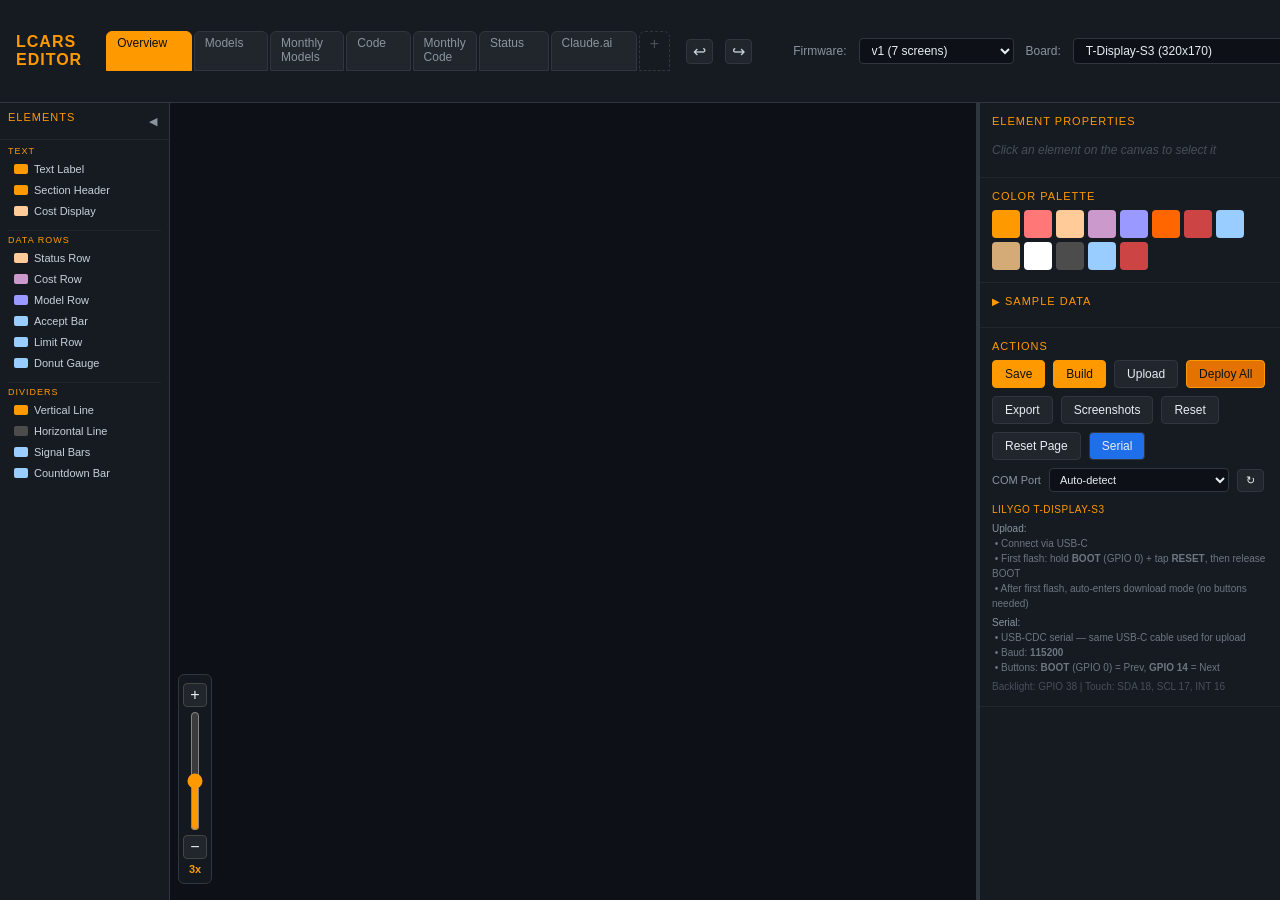
==== commit 2d540028: "Add web server and WiFi manager classes for improved connectivity and configuration - Created Config" ====
--- a/designer/index.html
+++ b/designer/index.html
@@ -534,12 +534,14 @@
         <select id="firmwareSelect">
             <option value="v1">v1 (7 screens)</option>
             <option value="v2">v2 (lcars-esp32)</option>
+            <option value="v3">v3 (lcars engine)</option>
+            <option value="lcars">LCARS Engine Demo</option>
         </select>
         <label>Board:</label>
         <select id="boardSelect">
             <option value="tdisplay">T-Display-S3 (320x170)</option>
             <option value="waveshare">Waveshare 1.47 (320x172)</option>
-            <option value="c6amoled">ESP32-C6 AMOLED 1.8" (448x368)</option>
+            <option value="c6amoled">ESP32-C6 AMOLED 1.8" (368x448)</option>
         </select>
         <label>Zoom:</label>
         <select id="zoomSelect">
@@ -705,24 +707,46 @@
 const BOARDS = {
     tdisplay:  { name: 'T-Display-S3', w: 320, h: 170 },
     waveshare: { name: 'Waveshare 1.47', w: 320, h: 172 },
-    c6amoled:  { name: 'ESP32-C6 AMOLED 1.8"', w: 448, h: 368 }
+    c6amoled:  { name: 'ESP32-C6 AMOLED 1.8"', w: 368, h: 448 }
 };
 
 let SCR_W = 320, SCR_H = 170;
-let activeFirmware = 'v1';  // 'v1' or 'v2'
-const SIDEBAR_W = 34;
+let activeFirmware = 'v1';  // 'v1', 'v2', 'v3', or 'lcars'
+let SIDEBAR_W = 34;
 let ELBOW_R = 14, TOPBAR_H = 18, BOTBAR_H = 16, BAR_GAP = 3;
 let CONTENT_X, CONTENT_Y, CONTENT_W, CONTENT_H;
 
 // Frame constants per firmware version
 const FRAME_PARAMS = {
-    v1: { elbowR: 14, contentPadX: 4, contentPadY: 12, contentPadBottom: 4 },
-    v2: { elbowR: 16, contentPadX: 4, contentPadY: 4,  contentPadBottom: 6 }
+    v1:    { sidebarW: 34, elbowR: 14, topbarH: 18, botbarH: 16, contentPadX: 4, contentPadY: 12, contentPadBottom: 4 },
+    v2:    { sidebarW: 34, elbowR: 16, topbarH: 18, botbarH: 16, contentPadX: 4, contentPadY: 4,  contentPadBottom: 6 },
+    v3:    { sidebarW: 44, elbowR: 24, topbarH: 36, botbarH: 36, contentPadX: 4, contentPadY: 4,  contentPadBottom: 6 },
+    lcars: { sidebarW: 34, elbowR: 16, topbarH: 18, botbarH: 16, contentPadX: 4, contentPadY: 4,  contentPadBottom: 6 }
 };
 
+// TNG theme colors (matches lcars-esp32 engine)
+const TNG = {
+    elbowTop:    '#FF9966',  // LCARS_BUTTERSCOTCH
+    elbowBottom: '#CC99CC',  // LCARS_LAVENDER
+    barTop:      '#FF9900',  // LCARS_AMBER
+    barBottom:   '#CC9966',  // LCARS_TAN
+    sidebar:     ['#FF8866', '#CC99CC', '#FF5555', '#CC99FF'],
+    text:        '#FFCC99',  // LCARS_SUNFLOWER
+    textDim:     '#888888',
+    accent:      '#FFAA00',  // LCARS_GOLD
+    progress:    '#99CCFF',  // LCARS_ICE
+    barTrack:    '#1A1A1A',
+    statusOk:    '#99CCFF',
+    statusErr:   '#FF2200',
+    textOnBar:   '#000000',
+};
+
 function recalcLayout() {
-    const fp = FRAME_PARAMS[activeFirmware];
+    const fp = FRAME_PARAMS[activeFirmware] || FRAME_PARAMS.v1;
+    SIDEBAR_W = fp.sidebarW;
     ELBOW_R = fp.elbowR;
+    TOPBAR_H = fp.topbarH || 18;
+    BOTBAR_H = fp.botbarH || 16;
     CONTENT_X = SIDEBAR_W + ELBOW_R + fp.contentPadX;
     CONTENT_Y = TOPBAR_H + fp.contentPadY;
     CONTENT_W = SCR_W - CONTENT_X - 2;
@@ -920,6 +944,23 @@
             'Status':     (CX, CY, CW, CH) => buildStatusV2(CX, CY, CW, CH),
             'Setup':      (CX, CY, CW, CH) => buildSetupV2(CX, CY, CW, CH),
         }
+    },
+    v3: {
+        // V3: lcars-esp32 engine on C6 AMOLED (368x448 portrait)
+        // Starts with same 3 screens as V2, user can add more via + tab
+        names: ['Claude.ai', 'Status', 'Setup'],
+        titles: ['CLAUDE.AI', 'DIAGNOSTICS', ''],
+        builders: {
+            'Claude.ai':  (CX, CY, CW, CH) => buildClaudeAiV3(CX, CY, CW, CH),
+            'Status':     (CX, CY, CW, CH) => buildStatusV3(CX, CY, CW, CH),
+            'Setup':      (CX, CY, CW, CH) => buildSetupV2(CX, CY, CW, CH),
+        }
+    },
+    lcars: {
+        // LCARS engine demo — no editable screens
+        names: ['Demo'],
+        titles: ['LCARS DEMO'],
+        builders: { 'Demo': () => [] }
     }
 };
 
@@ -929,9 +970,13 @@
 
 // Screen title position (in the top bar)
 let TITLE_X = SIDEBAR_W + ELBOW_R + 4;
-const TITLE_Y = 1;
+let TITLE_Y = 1;
 
 function makeScreenTitle(title, idx) {
+    if (activeFirmware === 'v3') {
+        // V3: dark text on the amber bar, larger font for 36px bar
+        return { type: 'screenTitle', x: TITLE_X, y: TITLE_Y, text: title, font: '22', color: TNG.textOnBar, datum: 'ML', id: `screen_title_${idx}` };
+    }
     return { type: 'screenTitle', x: TITLE_X, y: TITLE_Y, text: title, font: 'md', color: 'CLR_AMBER', datum: 'ML', id: `screen_title_${idx}` };
 }
 
@@ -1307,6 +1352,163 @@
     elements.push({ type: 'text', x: cx, y: y, text: 'HTTP://192.168.4.1', font: 'md', color: 'CLR_AMBER', datum: 'TC', id: 'v2_setup_url' });
 
     return elements;
+}
+
+// ============================================================
+// V3 Screen Builders (match firmware-v3 lcars-esp32 screens)
+// Portrait 368x448 — more vertical space, single column layouts
+// ============================================================
+
+function buildOverviewV3(CX, CY, CW, CH) {
+    const d = sampleData;
+    const els = [];
+    let y = CY;
+
+    els.push({ type: 'text', x: CX, y, text: 'TODAY', font: 'sm', color: TNG.accent, datum: 'TL', id: 'v3_ov_today' });
+    y += 16;
+    els.push({ type: 'cost', x: CX, y, cost: d.todayCost, font: 'xl', color: TNG.text, datum: 'TL', id: 'v3_ov_todaycost' });
+    y += 42;
+    els.push({ type: 'text', x: CX, y, text: 'THIS MONTH', font: 'sm', color: TNG.accent, datum: 'TL', id: 'v3_ov_month' });
+    y += 16;
+    els.push({ type: 'cost', x: CX, y, cost: d.monthCost, font: 'lg', color: TNG.progress, datum: 'TL', id: 'v3_ov_monthcost' });
+    y += 36;
+    els.push({ type: 'hline', x: CX, y, w: CW, color: TNG.accent, id: 'v3_ov_sep1' });
+    y += 8;
+    els.push({ type: 'text', x: CX, y, text: 'COST BREAKDOWN', font: 'sm', color: TNG.accent, datum: 'TL', id: 'v3_ov_brkdwn' });
+    y += 16;
+
+    const modelColors = [TNG.accent, TNG.elbowBottom, TNG.progress, '#FF5555'];
+    const models = d.models || [{name: 'claude-sonnet-4-6', cost: 3.25}, {name: 'claude-opus-4-6', cost: 1.80}, {name: 'claude-haiku-4-5', cost: 0.15}];
+    const maxCost = Math.max(...models.map(m => m.cost), 0.01);
+    for (let i = 0; i < Math.min(models.length, 4); i++) {
+        const pct = models[i].cost / maxCost;
+        els.push({ type: 'progressBar', x: CX, y, w: CW, h: 8, pct, fg: modelColors[i % 4], bg: TNG.barTrack, id: `v3_ov_bar${i}` });
+        y += 10;
+        els.push({ type: 'text', x: CX, y, text: models[i].name.toUpperCase(), font: 'sm', color: TNG.textDim, datum: 'TL', id: `v3_ov_model${i}` });
+        y += 16;
+    }
+
+    // Donut gauges at bottom
+    if (CH > 280) {
+        const gaugeY = CY + CH - 60;
+        const gaugeR = 25;
+        els.push({ type: 'donutGauge', cx: CX + 40, cy: gaugeY, r: gaugeR, thk: 6, pct: 65, color: TNG.progress, pctFont: 'sm', pctColor: TNG.text, id: 'v3_ov_g1' });
+        els.push({ type: 'text', x: CX + 40, y: gaugeY + gaugeR + 8, text: 'INPUT', font: 'sm', color: TNG.textDim, datum: 'TC', id: 'v3_ov_g1lbl' });
+        els.push({ type: 'donutGauge', cx: CX + 120, cy: gaugeY, r: gaugeR, thk: 6, pct: 35, color: TNG.progress, pctFont: 'sm', pctColor: TNG.text, id: 'v3_ov_g2' });
+        els.push({ type: 'text', x: CX + 120, y: gaugeY + gaugeR + 8, text: 'OUTPUT', font: 'sm', color: TNG.textDim, datum: 'TC', id: 'v3_ov_g2lbl' });
+    }
+    return els;
+}
+
+function buildModelsV3(CX, CY, CW, CH) {
+    const d = sampleData;
+    const els = [];
+    let y = CY;
+    const models = d.tokenModels || [{name:'claude-sonnet-4-6', inp:125000, out:42000}, {name:'claude-opus-4-6', inp:85000, out:28000}, {name:'claude-haiku-4-5', inp:15000, out:5000}];
+    const maxT = Math.max(...models.map(m => m.inp + m.out), 1);
+
+    for (let i = 0; i < Math.min(models.length, 6); i++) {
+        const total = models[i].inp + models[i].out;
+        const pct = total / maxT;
+        els.push({ type: 'text', x: CX, y, text: models[i].name.toUpperCase(), font: 'sm', color: TNG.text, datum: 'TL', id: `v3_mod_n${i}` });
+        els.push({ type: 'text', x: CX + CW, y, text: formatCount(total), font: 'sm', color: TNG.accent, datum: 'TR', id: `v3_mod_v${i}` });
+        y += 14;
+        els.push({ type: 'progressBar', x: CX, y, w: CW, h: 6, pct, fg: TNG.progress, bg: TNG.barTrack, id: `v3_mod_b${i}` });
+        y += 14;
+    }
+    return els;
+}
+
+function buildCodeV3(CX, CY, CW, CH) {
+    const els = [];
+    let y = CY;
+
+    els.push({ type: 'text', x: CX, y, text: 'SESSIONS', font: 'sm', color: TNG.accent, datum: 'TL', id: 'v3_cc_sess_l' });
+    els.push({ type: 'text', x: CX + CW, y, text: '12', font: 'md', color: TNG.text, datum: 'TR', id: 'v3_cc_sess_v' });
+    y += 22;
+    els.push({ type: 'text', x: CX, y, text: 'LINES', font: 'sm', color: TNG.accent, datum: 'TL', id: 'v3_cc_lines_l' });
+    els.push({ type: 'text', x: CX + CW, y, text: '+1,240 / -380', font: 'sm', color: TNG.progress, datum: 'TR', id: 'v3_cc_lines_v' });
+    y += 18;
+    els.push({ type: 'statusRow', x: CX, y, w: CW, label: 'COMMITS', value: '8', color: TNG.accent, labelColor: TNG.textDim, id: 'v3_cc_commits' });
+    y += 16;
+    els.push({ type: 'statusRow', x: CX, y, w: CW, label: 'PULL REQS', value: '3', color: TNG.accent, labelColor: TNG.textDim, id: 'v3_cc_prs' });
+    y += 16;
+    els.push({ type: 'hline', x: CX, y, w: CW, color: TNG.accent, id: 'v3_cc_sep' });
+    y += 8;
+    els.push({ type: 'text', x: CX, y, text: 'EST. COST', font: 'sm', color: TNG.accent, datum: 'TL', id: 'v3_cc_cost_l' });
+    els.push({ type: 'cost', x: CX + CW, y, cost: 4.52, font: 'md', color: TNG.progress, datum: 'TR', id: 'v3_cc_cost_v' });
+    y += 24;
+    els.push({ type: 'text', x: CX, y, text: 'EDIT ACCEPTANCE', font: 'sm', color: TNG.accent, datum: 'TL', id: 'v3_cc_acc_l' });
+    y += 16;
+    els.push({ type: 'progressBar', x: CX, y, w: CW, h: 8, pct: 0.82, fg: TNG.progress, bg: TNG.barTrack, id: 'v3_cc_acc_bar' });
+    y += 12;
+    els.push({ type: 'text', x: CX + CW, y, text: '45/55', font: 'sm', color: TNG.textDim, datum: 'TR', id: 'v3_cc_acc_v' });
+
+    return els;
+}
+
+function buildStatusV3(CX, CY, CW, CH) {
+    const els = [];
+    let y = CY;
+
+    els.push({ type: 'text', x: CX, y, text: 'NETWORK', font: 'sm', color: TNG.accent, datum: 'TL', id: 'v3_st_net' });
+    y += 16;
+    els.push({ type: 'statusRow', x: CX, y, w: CW, label: 'WIFI', value: 'CONNECTED', color: TNG.statusOk, labelColor: TNG.textDim, id: 'v3_st_wifi' });
+    y += 14;
+    els.push({ type: 'statusRow', x: CX, y, w: CW, label: 'SIGNAL', value: '-52 dBm', color: TNG.text, labelColor: TNG.textDim, id: 'v3_st_rssi' });
+    y += 14;
+    els.push({ type: 'statusRow', x: CX, y, w: CW, label: 'IP', value: '192.168.1.222', color: TNG.text, labelColor: TNG.textDim, id: 'v3_st_ip' });
+    y += 18;
+    els.push({ type: 'hline', x: CX, y, w: CW, color: TNG.accent, id: 'v3_st_sep1' });
+    y += 6;
+    els.push({ type: 'text', x: CX, y, text: 'API', font: 'sm', color: TNG.accent, datum: 'TL', id: 'v3_st_api' });
+    y += 16;
+    els.push({ type: 'statusRow', x: CX, y, w: CW, label: 'STATUS', value: 'OK', color: TNG.statusOk, labelColor: TNG.textDim, id: 'v3_st_apist' });
+    y += 14;
+    els.push({ type: 'statusRow', x: CX, y, w: CW, label: 'LAST FETCH', value: '45s ago', color: TNG.text, labelColor: TNG.textDim, id: 'v3_st_fetch' });
+    y += 18;
+    els.push({ type: 'hline', x: CX, y, w: CW, color: TNG.accent, id: 'v3_st_sep2' });
+    y += 6;
+    els.push({ type: 'text', x: CX, y, text: 'SYSTEM', font: 'sm', color: TNG.accent, datum: 'TL', id: 'v3_st_sys' });
+    y += 16;
+    els.push({ type: 'statusRow', x: CX, y, w: CW, label: 'UPTIME', value: '2h 15m', color: TNG.text, labelColor: TNG.textDim, id: 'v3_st_up' });
+    y += 14;
+    els.push({ type: 'statusRow', x: CX, y, w: CW, label: 'FREE HEAP', value: '285K', color: TNG.text, labelColor: TNG.textDim, id: 'v3_st_heap' });
+    y += 18;
+
+    // Data cascade in remaining space
+    const cascadeH = CH - (y - CY);
+    if (cascadeH > 30) {
+        els.push({ type: 'dataCascade', x: CX, y, w: CW, h: cascadeH, color: TNG.textDim, id: 'v3_st_cascade' });
+    }
+
+    return els;
+}
+
+function buildClaudeAiV3(CX, CY, CW, CH) {
+    const d = sampleData;
+    const els = [];
+    let y = CY;
+
+    // 5-hour window (top half)
+    els.push({ type: 'text', x: CX, y, text: '5-HOUR WINDOW', font: 'sm', color: TNG.accent, datum: 'TL', id: 'v3_ai_5h_lbl' });
+    y += 16;
+    els.push({ type: 'text', x: CX, y, text: `${Math.round(d.fiveHour)}%`, font: 'xl', color: TNG.text, datum: 'TL', id: 'v3_ai_5h_pct' });
+    y += 44;
+    els.push({ type: 'progressBar', x: CX, y, w: CW, h: 10, pct: d.fiveHour / 100, fg: TNG.progress, bg: TNG.barTrack, id: 'v3_ai_5h_bar' });
+    y += 20;
+
+    els.push({ type: 'hline', x: CX, y, w: CW, color: TNG.accent, id: 'v3_ai_sep' });
+    y += 8;
+
+    // 7-day window (bottom half)
+    els.push({ type: 'text', x: CX, y, text: '7-DAY WINDOW', font: 'sm', color: TNG.accent, datum: 'TL', id: 'v3_ai_7d_lbl' });
+    y += 16;
+    els.push({ type: 'text', x: CX, y, text: `${Math.round(d.sevenDay)}%`, font: 'lg', color: TNG.progress, datum: 'TL', id: 'v3_ai_7d_pct' });
+    y += 34;
+    els.push({ type: 'progressBar', x: CX, y, w: CW, h: 10, pct: d.sevenDay / 100, fg: TNG.progress, bg: TNG.barTrack, id: 'v3_ai_7d_bar' });
+
+    return els;
 }
 
 let screenElements = [];
@@ -1627,35 +1829,71 @@
 function drawLcarsFrame(page, totalPages, countdown) {
     const SW = SIDEBAR_W, R = ELBOW_R, TH = TOPBAR_H, BH = BOTBAR_H;
 
-    // Top-left elbow
-    drawRect(0, 0, SW, TH + R, 'CLR_AMBER');
-    drawRect(SW, 0, R, TH, 'CLR_AMBER');
-    fillQuarterCircle(SW, TH, R, 'CLR_BG', 2);
-
-    // Top bar: peach pill-bar segment on the right (square left edge, rounded right cap)
-    const seg2X = 210;
-    const tbarY = 1, tbarH = TH - 2;
-    const tbarR = Math.floor(tbarH / 2);
-    drawRoundRect(seg2X, tbarY, SCR_W - seg2X, tbarH, tbarR, 'CLR_PEACH');
-    drawRect(seg2X, tbarY, tbarR, tbarH, 'CLR_PEACH');  // Square off left edge
-
-    // Sidebar segments
-    const segTop = TH + R + 2;
-    const segBot = SCR_H - BH - R - 2;
-    const segH = segBot - segTop;
-    const segColors = ['CLR_SALMON', 'CLR_LAVENDER', 'CLR_BLUE'];
-    const eachH = Math.floor((segH - 4) / 3);
-
-    for (let i = 0; i < 3; i++) {
-        const sy = segTop + i * (eachH + 2);
-        drawRect(0, sy, SW - 4, eachH, segColors[i]);
-        drawRoundRect(SW - 8, sy, 8, eachH, 4, segColors[i]);
-    }
-
-    // Bottom-left elbow
-    drawRect(0, SCR_H - BH - R, SW, BH + R, 'CLR_TAN');
-    drawRect(SW, SCR_H - BH, R, BH, 'CLR_TAN');
-    fillQuarterCircle(SW, SCR_H - BH, R, 'CLR_BG', 1);
+    if (activeFirmware === 'v3') {
+        // ====== V3: lcars-esp32 TNG theme frame ======
+        // Top-left elbow — solid block
+        drawRect(0, 0, SW + R, TH + R, TNG.elbowTop);
+
+        // Top bar — continuous fill from elbow to pill
+        const seg2X = Math.floor(SCR_W * 0.57);
+        drawRect(SW + R, 0, seg2X - (SW + R), TH, TNG.barTop);
+
+        // CLAUDE.AI pill on right
+        const pillR = Math.floor(TH / 2);
+        const rightInset = 28;
+        drawRoundRect(seg2X, 0, SCR_W - rightInset - seg2X, TH, pillR, TNG.elbowTop);
+        drawRect(seg2X, 0, pillR, TH, TNG.elbowTop);
+
+        // 4-segment sidebar (TNG: peach, lavender, tomato, violet)
+        const segTop = TH + R + 2;
+        const segBot = SCR_H - BH - R - 2;
+        const segH = segBot - segTop;
+        const segCount = TNG.sidebar.length;
+        const eachH = Math.floor((segH - (segCount - 1) * 2) / segCount);
+        for (let i = 0; i < segCount; i++) {
+            const sy = segTop + i * (eachH + 2);
+            drawRect(0, sy, SW, eachH, TNG.sidebar[i]);
+        }
+
+        // Bottom-left elbow — solid block
+        drawRect(0, SCR_H - BH - R, SW + R, BH + R, TNG.elbowBottom);
+
+        // Bottom bar — continuous fill
+        drawRect(SW + R, SCR_H - BH, SCR_W - (SW + R) - rightInset, BH, TNG.barBottom);
+        // Bottom bar pill cap on right
+        drawRoundRect(SCR_W - rightInset - pillR * 2, SCR_H - BH, pillR * 2, BH, pillR, TNG.barBottom);
+
+    } else {
+        // ====== V1/V2: Original frame style ======
+        // Top-left elbow
+        drawRect(0, 0, SW, TH + R, 'CLR_AMBER');
+        drawRect(SW, 0, R, TH, 'CLR_AMBER');
+        fillQuarterCircle(SW, TH, R, 'CLR_BG', 2);
+
+        // Top bar: peach pill-bar segment on the right
+        const seg2X = 210;
+        const tbarY = 1, tbarH = TH - 2;
+        const tbarR = Math.floor(tbarH / 2);
+        drawRoundRect(seg2X, tbarY, SCR_W - seg2X, tbarH, tbarR, 'CLR_PEACH');
+        drawRect(seg2X, tbarY, tbarR, tbarH, 'CLR_PEACH');
+
+        // 3-segment sidebar
+        const segTop = TH + R + 2;
+        const segBot = SCR_H - BH - R - 2;
+        const segH = segBot - segTop;
+        const segColors = ['CLR_SALMON', 'CLR_LAVENDER', 'CLR_BLUE'];
+        const eachH = Math.floor((segH - 4) / 3);
+        for (let i = 0; i < 3; i++) {
+            const sy = segTop + i * (eachH + 2);
+            drawRect(0, sy, SW - 4, eachH, segColors[i]);
+            drawRoundRect(SW - 8, sy, 8, eachH, 4, segColors[i]);
+        }
+
+        // Bottom-left elbow
+        drawRect(0, SCR_H - BH - R, SW, BH + R, 'CLR_TAN');
+        drawRect(SW, SCR_H - BH, R, BH, 'CLR_TAN');
+        fillQuarterCircle(SW, SCR_H - BH, R, 'CLR_BG', 1);
+    }
 
     // ========== BOTTOM BAR (decorative pills only — other elements are draggable) ==========
     const bbarY = SCR_H - BH + 1;
@@ -2477,13 +2715,28 @@
         html += `<label>Scale</label><input type="number" min="0.25" max="4" step="0.25" value="${sc}" onchange="setProp('scale', +this.value)">`;
     }
     if (el.color !== undefined) {
-        const cBorder = activeColorProp === 'color' ? 'border:1px solid #58a6ff' : '';
-        html += `<label>Color</label><input value="${el.color}" readonly onclick="activeColorProp='color';highlightPaletteSwatch(this.value);updatePropsPanel()" style="color:${clr(el.color)}; font-weight:bold; cursor:pointer; ${cBorder}">`;
+        const colorPresets = [
+            'CLR_AMBER', 'CLR_PEACH', 'CLR_SALMON', 'CLR_LAVENDER', 'CLR_BLUE',
+            'CLR_ORANGE', 'CLR_RED', 'CLR_SKY', 'CLR_TAN',
+            'CLR_TEXT_BRIGHT', 'CLR_TEXT_DIM', 'CLR_BAR_BG',
+            'CLR_STATUS_OK', 'CLR_STATUS_ERR'
+        ];
+        html += `<label>Color</label>`;
+        html += `<select onchange="setProp('color', this.value); activeColorProp='color'; updatePropsPanel()">`;
+        const isPreset = colorPresets.includes(el.color);
+        if (!isPreset) html += `<option value="${el.color}" selected>${el.color}</option>`;
+        for (const c of colorPresets) {
+            html += `<option value="${c}" ${el.color === c ? 'selected' : ''} style="color:${clr(c)}">${c}</option>`;
+        }
+        html += `</select>`;
+        html += `<label>Custom</label><input value="${el.color}" onchange="setProp('color', this.value); activeColorProp='color'; updatePropsPanel()" style="color:${clr(el.color)}; font-weight:bold;" placeholder="CLR_NAME or #hex">`;
     }
     if (el.value !== undefined && el.type === 'cost') {
         html += `<label>Value</label><input type="number" step="0.01" value="${el.value}" onchange="setProp('value', +this.value)">`;
     }
     if (el.type === 'donutGauge') {
+        const thk = el.thickness || 7;
+        html += `<label>Thickness</label><input type="number" min="2" max="30" value="${thk}" onchange="setProp('thickness', +this.value)">`;
         const pf = el.pctFont || 'md';
         html += `<label>Pct Font</label><select onchange="setProp('pctFont', this.value)">`;
         for (const f of Object.keys(FONTS)) {
@@ -2493,6 +2746,39 @@
         const pcVal = el.pctColor || 'CLR_TEXT_BRIGHT';
         const pBorder = activeColorProp === 'pctColor' ? 'border:1px solid #58a6ff' : '';
         html += `<label>Pct Color</label><input value="${pcVal}" readonly onclick="activeColorProp='pctColor';highlightPaletteSwatch(this.value);updatePropsPanel()" style="color:${clr(pcVal)}; font-weight:bold; cursor:pointer; ${pBorder}">`;
+    }
+
+    // Data Source binding (for gauge, bar, text, cost elements)
+    if (['donutGauge', 'progressBar', 'text', 'cost', 'statusRow'].includes(el.type)) {
+        const DATA_SOURCES = [
+            { id: 'none', label: 'None (static)' },
+            { id: 'ai_5h_pct', label: 'Claude.ai 5h %' },
+            { id: 'ai_7d_pct', label: 'Claude.ai 7d %' },
+            { id: 'ai_7d_opus_pct', label: 'Claude.ai 7d Opus %' },
+            { id: 'ai_7d_sonnet_pct', label: 'Claude.ai 7d Sonnet %' },
+            { id: 'cost_today', label: 'Today Cost ($)' },
+            { id: 'cost_month', label: 'Monthly Cost ($)' },
+            { id: 'tokens_input_pct', label: 'Input Tokens %' },
+            { id: 'tokens_output_pct', label: 'Output Tokens %' },
+            { id: 'cc_sessions', label: 'Code Sessions' },
+            { id: 'cc_lines_add', label: 'Lines Added' },
+            { id: 'cc_lines_rm', label: 'Lines Removed' },
+            { id: 'cc_commits', label: 'Commits' },
+            { id: 'cc_prs', label: 'Pull Requests' },
+            { id: 'cc_cost', label: 'Code Est. Cost ($)' },
+            { id: 'cc_edit_pct', label: 'Edit Accept %' },
+            { id: 'ai_5h_clock', label: 'Claude.ai 5h Clock' },
+            { id: 'ai_7d_clock', label: 'Claude.ai 7d Clock' },
+            { id: 'wifi_rssi', label: 'WiFi RSSI' },
+            { id: 'uptime', label: 'Uptime' },
+            { id: 'free_heap', label: 'Free Heap' },
+        ];
+        const ds = el.dataSource || 'none';
+        html += `<label>Data Source</label><select onchange="setProp('dataSource', this.value)">`;
+        for (const src of DATA_SOURCES) {
+            html += `<option value="${src.id}" ${ds === src.id ? 'selected' : ''}>${src.label}</option>`;
+        }
+        html += '</select>';
     }
 
     html += '</div>';
@@ -2863,19 +3149,25 @@
     SCREEN_NAMES = [...fwDef.names];
     SCREEN_TITLES = [...fwDef.titles];
     SCREEN_BUILDERS = fwDef.builders;
-    TITLE_X = SIDEBAR_W + ELBOW_R + (fw === 'v2' ? 4 : 4);
+    recalcLayout();  // must recalc before setting TITLE_X (SIDEBAR_W/ELBOW_R change)
+    TITLE_X = SIDEBAR_W + ELBOW_R + 4;
+    TITLE_Y = (fw === 'v3') ? Math.floor(TOPBAR_H / 2) : 1;
     currentScreen = 0;
     selectedIdx = -1;
     customElements = SCREEN_NAMES.map(() => []);
     deletedElementIds = new Set();
-    recalcLayout();
     rebuildScreens(false);
     buildTabs();
     render();
     updatePropsPanel();
     // Show/hide export header button
     const exportBtn = document.getElementById('btnExport');
-    if (exportBtn) exportBtn.style.display = fw === 'v2' ? 'none' : '';
+    if (exportBtn) exportBtn.style.display = (fw === 'v2' || fw === 'v3' || fw === 'lcars') ? 'none' : '';
+    // V3/lcars only work on C6 — auto-select the board
+    if (fw === 'v3' || fw === 'lcars') {
+        document.getElementById('boardSelect').value = 'c6amoled';
+        document.getElementById('boardSelect').dispatchEvent(new Event('change'));
+    }
     // Try to load saved layout for this firmware version
     loadSavedLayout();
 }
@@ -3168,6 +3460,7 @@
     if (el.scale !== undefined && el.scale !== 1) out.scale = el.scale;
     if (el.pctFont !== undefined) out.pctFont = el.pctFont;
     if (el.pctColor !== undefined) out.pctColor = el.pctColor;
+    if (el.dataSource !== undefined && el.dataSource !== 'none') out.dataSource = el.dataSource;
     return out;
 }
 
